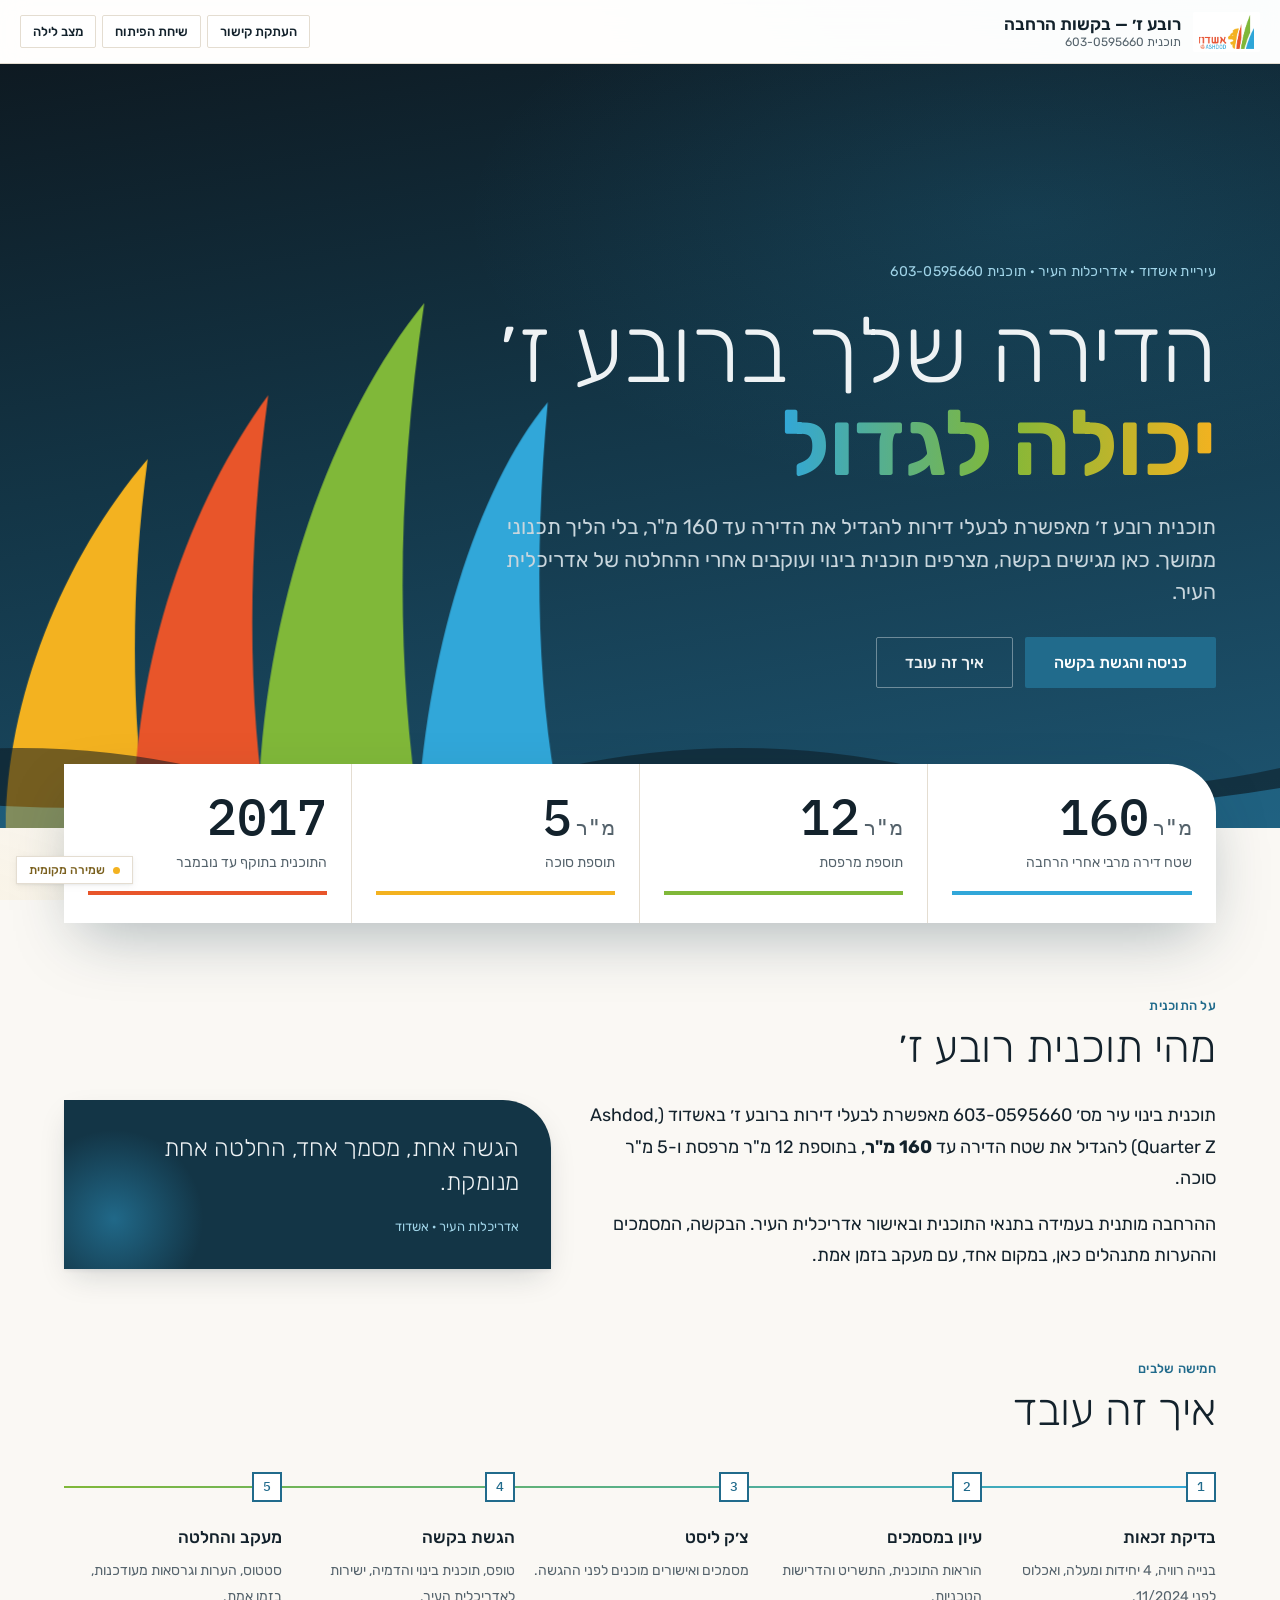
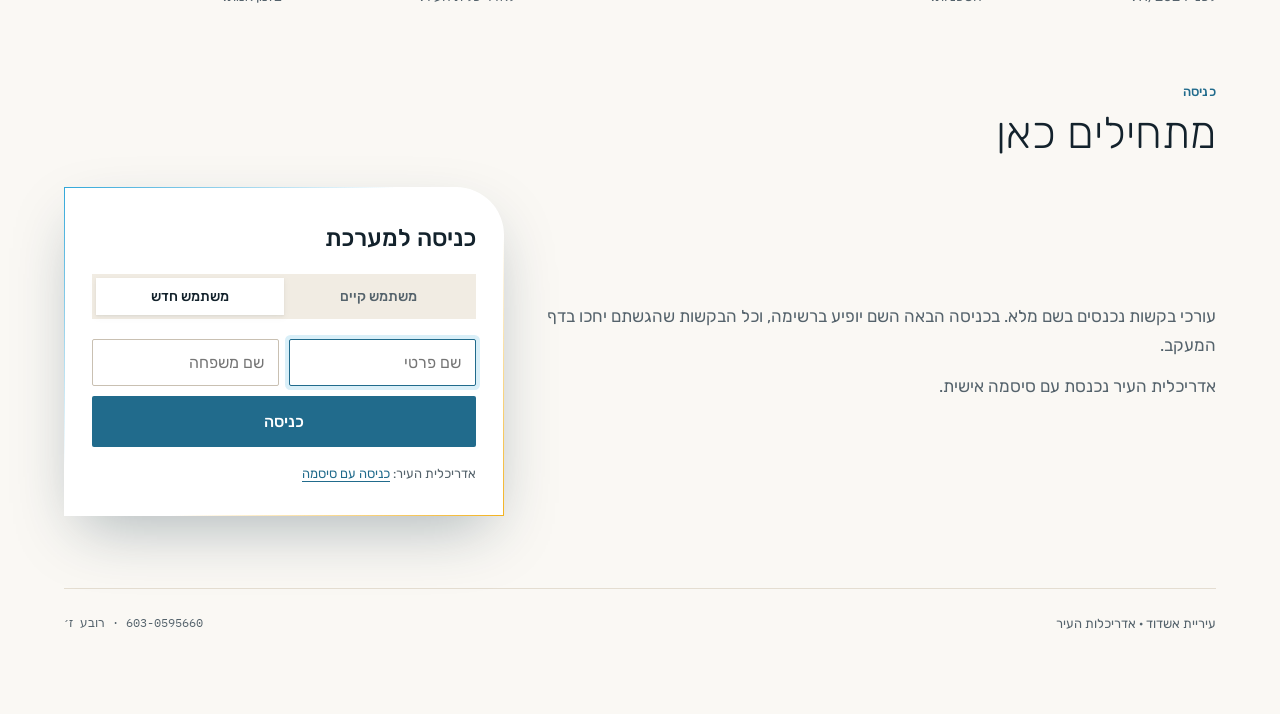
==== index.html @ 6dcb6c9e "Move ROVAZ data to shared ASHDODMAP project and redesign the app - Data now lives in ASHDODMAP under" ====
<!DOCTYPE html>
<html lang="he" dir="rtl">
<head>
<meta charset="UTF-8">
<meta name="viewport" content="width=device-width, initial-scale=1.0, viewport-fit=cover">
<title>רובע ז׳ — בקשות הרחבה | עיריית אשדוד</title>
<meta name="description" content="הגשה ומעקב של בקשות הרחבת דירות לפי תוכנית רובע ז׳ 603-0595660, עיריית אשדוד">
<meta name="theme-color" content="#133546">
<link rel="manifest" href="manifest.webmanifest">
<link rel="icon" href="icons/icon.svg" type="image/svg+xml">
<link rel="apple-touch-icon" href="icons/icon-180.png">
<link rel="preconnect" href="https://fonts.googleapis.com">
<link rel="preconnect" href="https://fonts.gstatic.com" crossorigin>
<link rel="stylesheet" href="https://fonts.googleapis.com/css2?family=Rubik:wght@300;400;500;600&family=IBM+Plex+Mono:wght@400;500&display=swap">
<link rel="stylesheet" href="https://cdnjs.cloudflare.com/ajax/libs/leaflet/1.9.4/leaflet.min.css">
<link rel="stylesheet" href="css/app.css">
<script src="https://cdnjs.cloudflare.com/ajax/libs/leaflet/1.9.4/leaflet.min.js"></script>
<script src="https://cdn.jsdelivr.net/npm/@supabase/supabase-js@2.45.4/dist/umd/supabase.js"></script>
</head>
<body>
<!-- TOP BAR: fixed on every screen -->
<header class="topbar" id="topbar">
  <a class="brand" href="./" onclick="return goHome(event)" aria-label="רובע ז׳ — דף הבית">
    <img class="brand-logo" src="assets/logo-ashdod.png" alt="עיריית אשדוד">
    <span class="brand-text">
      <span class="brand-name">רובע ז׳ — בקשות הרחבה</span>
      <span class="brand-sub">תוכנית 603-0595660</span>
    </span>
  </a>
  <nav class="topbar-actions" aria-label="פעולות">
    <span id="submitterGreeting" class="tb-user" style="display:none;"></span>
    <button type="button" class="tb-btn tb-wide" onclick="copyCurrentLink()">העתקת קישור</button>
    <a class="tb-btn tb-wide" id="devChatBtn" href="https://claude.ai/code/session_01YLMAnpwe58unooFbQSBMP5" target="_blank" rel="noopener">שיחת הפיתוח</a>
    <button type="button" class="tb-btn tb-wide hidden" id="installBtn" onclick="installApp()">התקנת האפליקציה</button>
    <button type="button" class="tb-btn tb-wide" id="themeBtn" onclick="toggleTheme()">מצב לילה</button>
    <button type="button" id="submitterLogoutBtn" class="tb-btn hidden" onclick="goBackToLanding()">יציאה</button>
    <button type="button" id="logoutBtn" class="tb-btn hidden" onclick="logoutReviewer()">יציאה</button>
    <button type="button" class="tb-btn tb-more" id="moreBtn" onclick="toggleTopMenu(event)" aria-haspopup="true">תפריט</button>
  </nav>
</header>
<div id="topMenu" class="tb-menu hidden" role="menu">
  <button type="button" class="tb-btn" onclick="copyCurrentLink();toggleTopMenu()">העתקת קישור</button>
  <a class="tb-btn" href="https://claude.ai/code/session_01YLMAnpwe58unooFbQSBMP5" target="_blank" rel="noopener">שיחת הפיתוח</a>
  <button type="button" class="tb-btn hidden" id="installBtnMenu" onclick="installApp();toggleTopMenu()">התקנת האפליקציה</button>
  <button type="button" class="tb-btn" onclick="toggleTheme();toggleTopMenu()">החלפת מצב תצוגה</button>
</div>

<div id="landingScreen">
  <section class="hero">
    <div class="hero-grain"></div>
    <div class="hero-sails" aria-hidden="true">
      <svg viewBox="0 0 520 420" preserveAspectRatio="xMinYMax meet">
        <path class="sail s1" d="M40 420 C40 330 80 230 140 160 C128 250 128 340 140 420 Z" fill="#F3B220" opacity=".9"/>
        <path class="sail s2" d="M130 420 C130 300 170 190 225 115 C210 225 210 330 225 420 Z" fill="#E8552A" opacity=".9"/>
        <path class="sail s3" d="M218 420 C218 270 270 130 335 50 C315 185 315 310 333 420 Z" fill="#80B839" opacity=".9"/>
        <path class="sail s4" d="M330 420 C335 300 372 180 422 120 C412 230 414 335 434 420 Z" fill="#31A7D9" opacity=".9"/>
      </svg>
    </div>
    <svg class="hero-waves" viewBox="0 0 2880 120" preserveAspectRatio="none" aria-hidden="true">
      <path d="M0 60 Q180 20 360 60 T720 60 T1080 60 T1440 60 T1800 60 T2160 60 T2520 60 T2880 60 V120 H0Z" fill="#0E1A22"/>
      <path d="M0 80 Q240 40 480 80 T960 80 T1440 80 T1920 80 T2400 80 T2880 80 V120 H0Z" fill="#31A7D9"/>
    </svg>
    <div class="hero-inner">
      <div class="hero-kicker reveal-up">עיריית אשדוד · אדריכלות העיר · תוכנית 603-0595660</div>
      <h1 class="hero-title reveal-up d1">הדירה שלך ברובע ז׳ <strong>יכולה לגדול</strong></h1>
      <p class="hero-lead reveal-up d2">תוכנית רובע ז׳ מאפשרת לבעלי דירות להגדיל את הדירה עד 160 מ"ר, בלי הליך תכנוני ממושך. כאן מגישים בקשה, מצרפים תוכנית בינוי ועוקבים אחרי ההחלטה של אדריכלית העיר.</p>
      <div class="hero-cta reveal-up d3">
        <a class="btn btn-primary btn-lg" href="#login" onclick="scrollToLogin(event)">כניסה והגשת בקשה</a>
        <a class="btn btn-ghost-light btn-lg" href="#how" onclick="scrollToId(event,'how')">איך זה עובד</a>
      </div>
    </div>
  </section>

  <div class="landing-body">
    <div class="figures sr" id="figures">
      <div class="fig"><div class="fig-value"><span class="count" data-to="160">0</span><small>מ"ר</small></div><div class="fig-label">שטח דירה מרבי אחרי הרחבה</div><div class="fig-bar"><i style="background:var(--sea-500)"></i></div></div>
      <div class="fig"><div class="fig-value"><span class="count" data-to="12">0</span><small>מ"ר</small></div><div class="fig-label">תוספת מרפסת</div><div class="fig-bar"><i style="background:var(--nahal-500)"></i></div></div>
      <div class="fig"><div class="fig-value"><span class="count" data-to="5">0</span><small>מ"ר</small></div><div class="fig-label">תוספת סוכה</div><div class="fig-bar"><i style="background:var(--dune-500)"></i></div></div>
      <div class="fig"><div class="fig-value"><span class="count" data-to="2034">0</span></div><div class="fig-label">התוכנית בתוקף עד נובמבר</div><div class="fig-bar"><i style="background:var(--port-500)"></i></div></div>
    </div>

    <div class="section-head sr"><span class="section-kicker">על התוכנית</span><h2 class="section-title">מהי תוכנית רובע ז׳</h2></div>
    <div class="about-grid">
      <div class="about-text sr">
        <p>תוכנית בינוי עיר מס׳ 603-0595660 מאפשרת לבעלי דירות ברובע ז׳ באשדוד (Ashdod, Quarter Z) להגדיל את שטח הדירה עד <strong>160 מ"ר</strong>, בתוספת 12 מ"ר מרפסת ו-5 מ"ר סוכה.</p>
        <p>ההרחבה מותנית בעמידה בתנאי התוכנית ובאישור אדריכלית העיר. הבקשה, המסמכים וההערות מתנהלים כאן, במקום אחד, עם מעקב בזמן אמת.</p>
      </div>
      <div class="about-quote sr">
        <div class="q">הגשה אחת, מסמך אחד, החלטה אחת מנומקת.</div>
        <div class="src">אדריכלות העיר · אשדוד</div>
      </div>
    </div>

    <div class="section-head sr" id="how"><span class="section-kicker">חמישה שלבים</span><h2 class="section-title">איך זה עובד</h2></div>
    <div class="timeline sr" id="timeline">
      <div class="tl-step"><div class="tl-dot">1</div><strong>בדיקת זכאות</strong><span>בנייה רוויה, 4 יחידות ומעלה, ואכלוס לפני 11/2024.</span></div>
      <div class="tl-step"><div class="tl-dot">2</div><strong>עיון במסמכים</strong><span>הוראות התוכנית, התשריט והדרישות הטכניות.</span></div>
      <div class="tl-step"><div class="tl-dot">3</div><strong>צ׳ק ליסט</strong><span>מסמכים ואישורים מוכנים לפני ההגשה.</span></div>
      <div class="tl-step"><div class="tl-dot">4</div><strong>הגשת בקשה</strong><span>טופס, תוכנית בינוי והדמיה, ישירות לאדריכלית העיר.</span></div>
      <div class="tl-step"><div class="tl-dot">5</div><strong>מעקב והחלטה</strong><span>סטטוס, הערות וגרסאות מעודכנות, בזמן אמת.</span></div>
    </div>

    <div class="section-head sr" id="login"><span class="section-kicker">כניסה</span><h2 class="section-title">מתחילים כאן</h2></div>
    <div class="login-wrap">
      <div class="login-side sr">
        <p>עורכי בקשות נכנסים בשם מלא. בכניסה הבאה השם יופיע ברשימה, וכל הבקשות שהגשתם יחכו בדף המעקב.</p>
        <p style="margin-top:12px;">אדריכלית העיר נכנסת עם סיסמה אישית.</p>
      </div>
      <div class="landing-login-card sr">
        <h2>כניסה למערכת</h2>
        <div class="seg" id="loginSeg">
          <span class="seg-thumb"></span>
          <button type="button" id="tabExisting" class="on" onclick="showLoginTab('existing')">משתמש קיים</button>
          <button type="button" id="tabNew" onclick="showLoginTab('new')">משתמש חדש</button>
        </div>
        <div id="loginExisting">
          <select id="existingNameSelect" class="field" style="margin-bottom:10px;" aria-label="בחירת שם">
            <option value="">בחרו שם</option>
          </select>
          <p id="landingErrorExisting" class="err-text">נא לבחור שם מהרשימה</p>
          <button type="button" class="btn btn-primary btn-lg btn-block" onclick="landingEnterExisting()">כניסה</button>
        </div>
        <div id="loginNew" style="display:none;">
          <div class="field-row">
            <input type="text" id="landingFirstName" class="field" placeholder="שם פרטי" autocomplete="given-name"
                   onkeydown="if(event.key==='Enter') document.getElementById('landingLastName').focus()">
            <input type="text" id="landingLastName" class="field" placeholder="שם משפחה" autocomplete="family-name"
                   onkeydown="if(event.key==='Enter') landingEnter()">
          </div>
          <p id="landingError" class="err-text">נא למלא שם פרטי ושם משפחה</p>
          <button type="button" class="btn btn-primary btn-lg btn-block" onclick="landingEnter()">כניסה</button>
        </div>
        <p class="login-hint">אדריכלית העיר: <button type="button" class="link-btn" onclick="switchRole('reviewer')">כניסה עם סיסמה</button></p>
        <datalist id="firstNameList"></datalist>
        <datalist id="lastNameList"></datalist>
      </div>
    </div>

    <div class="landing-footer">
      <span>עיריית אשדוד · אדריכלות העיר</span>
      <span class="mono">603-0595660 · רובע ז׳</span>
    </div>
  </div>
</div>

<div id="appShell" style="display:none;">
<div class="container">

<section class="app-hero">
  <svg class="mini-sails" viewBox="0 0 520 420" preserveAspectRatio="xMinYMax meet" aria-hidden="true">
    <path class="sail s1" d="M40 420 C40 330 80 230 140 160 C128 250 128 340 140 420 Z" fill="#F3B220"/>
    <path class="sail s2" d="M130 420 C130 300 170 190 225 115 C210 225 210 330 225 420 Z" fill="#E8552A"/>
    <path class="sail s3" d="M218 420 C218 270 270 130 335 50 C315 185 315 310 333 420 Z" fill="#80B839"/>
    <path class="sail s4" d="M330 420 C335 300 372 180 422 120 C412 230 414 335 434 420 Z" fill="#31A7D9"/>
  </svg>
  <div class="hero-row">
    <div>
      <h1 data-edit-key="headerTitle">מערכת ניהול בקשות — תוכנית רובע ז׳</h1>
      <p data-edit-key="headerSubtitle">עיריית אשדוד | תוכנית 603-0595660 | תוספת שטחי בנייה לדירות קיימות</p>
    </div>
  </div>
</section>

<!-- ROLE SWITCH (reviewer only) -->
<div id="roleSwitchBar" style="display:none;">
  <div class="role-switch">
    <label>תפקיד:</label>
    <button id="roleSubmitter" onclick="switchRole('submitter')">עורך בקשה</button>
    <button id="roleReviewer" class="active" onclick="switchRole('reviewer')">אדריכלית העיר</button>
  </div>
</div>

<!-- NAVIGATION -->
<div class="nav-tabs" id="navTabs"></div>

<!-- EDITOR TOOLBAR (reviewer only, floating) -->
<div id="editorToolbar" class="editor-toolbar-bar hidden">
  <strong style="font-size:13px;">עריכת תוכן:</strong>
  <button class="btn btn-light btn-sm" id="toggleEditBtn" onclick="toggleReviewerEdit()">הפעל עריכה</button>
  <button class="btn btn-success btn-sm hidden" id="saveEditsBtn" onclick="savePageEdits()">שמור שינויים</button>
  <button class="btn btn-danger btn-sm hidden" id="cancelEditsBtn" onclick="cancelPageEdits()">בטל</button>
  <span id="editModeHint" style="font-size:12px;">טקסטים ורשימות ניתנים לעריכה ישירות בדף.</span>
</div>

<!-- PAGES -->
<div id="pagesContainer">

  <!-- ===== HOME ===== -->
  <div id="home" class="page">
    <div class="card">
      <h2 data-edit-key="homeTitle">מה עושים כאן</h2>
      <div id="homeKpis"></div>
      <div class="home-grid stagger" id="homeTiles"></div>
    </div>
  </div>

  <!-- ===== DOCUMENTS (first) ===== -->
  <div id="submitterDocuments" class="page">
    <div class="card">
      <h2>מסמכי התוכנית</h2>

      <div class="docs-toolbar reviewer-only">
        <button class="btn btn-primary btn-sm" onclick="showAddLinkForm()">הוספת קישור</button>
        <button class="btn btn-primary btn-sm" onclick="document.getElementById('docFileInput').click()">העלאת מסמך</button>
        <input type="file" id="docFileInput" accept="*/*" multiple style="display:none" onchange="handleDocFileUpload(this.files)">
      </div>

      <!-- Add link form (hidden by default) -->
      <div id="addLinkForm" class="add-link-form hidden">
        <div class="form-group" style="margin-bottom:8px;">
          <label>כותרת הקישור</label>
          <input type="text" id="newLinkTitle" placeholder="למשל: תשריט התוכנית">
        </div>
        <div class="form-group" style="margin-bottom:10px;">
          <label>כתובת URL</label>
          <input type="url" id="newLinkUrl" placeholder="https://...">
        </div>
        <div style="display:flex;gap:8px;">
          <button class="btn btn-success btn-sm" onclick="saveNewLink()">שמור קישור</button>
          <button class="btn btn-light btn-sm" onclick="hideAddLinkForm()">ביטול</button>
        </div>
      </div>

      <!-- Links -->
      <div class="docs-section">
        <h3>קישורים</h3>
        <div id="docLinksList"></div>
      </div>

      <!-- Files -->
      <div class="docs-section">
        <h3>קבצים מצורפים</h3>
        <div id="docFilesList"></div>
      </div>

      <!-- Notes -->
      <div class="docs-section">
        <h3>הערות</h3>
        <div id="docNotesList"></div>
        <div style="margin-top:10px;" class="reviewer-only">
          <textarea id="docNewNoteText" style="width:100%;min-height:80px;padding:12px;border:1px solid var(--line);font-family:inherit;font-size:15px;direction:rtl;" placeholder="הוסף הערה..."></textarea>
          <button class="btn btn-primary btn-sm" style="margin-top:6px;" onclick="saveDocNote()">שמור הערה</button>
        </div>
      </div>
      <div style="margin-top:20px;display:flex;gap:10px;flex-wrap:wrap;">
        <button class="btn btn-light" onclick="goToPage('submitterInstructions')">חזרה להנחיות</button>
        <button class="btn btn-primary" onclick="goToPage('submitterChecklist')">המשך לצ׳ק ליסט</button>
      </div>
    </div>
  </div>

  <!-- ===== INSTRUCTIONS ===== -->
  <div id="submitterInstructions" class="page">
    <div class="card">
      <h2 data-edit-key="instructionsTitle">הנחיות הגשת בקשה</h2>
      <div class="alert alert-info"><strong>חשוב:</strong> כל הבקשות להרחבת דירה ברובע ז׳ חייבות לעמוד בתנאים המפורטים בהוראות התוכנית.</div>
      <div data-edit-key="submissionInstructions">
        <h3 data-edit-key="submissionInstructionsTitle">שלבי הגשה:</h3>
        <ol data-edit-list id="instructionsList" style="margin-right:20px;margin-bottom:14px;">
          <li data-edit-key="instruction1" style="margin-bottom:6px;"><strong>בדקו זכאות:</strong> בנייה רוויה (4+ יחידות)? אישור אכלוס לפני 11/2024?</li>
          <li data-edit-key="instruction2" style="margin-bottom:6px;"><strong>מדדו זכויות:</strong> מקסימום 160 מ"ר + 12 מ"ר מרפסת + 5 מ"ר סוכה.</li>
          <li data-edit-key="instruction3" style="margin-bottom:6px;"><strong>תכננו הרחבה:</strong> עיצוב, קווי בניין, חומרי גמר.</li>
          <li data-edit-key="instruction4" style="margin-bottom:6px;"><strong>הכינו תוכנית בינוי:</strong> מפת מדידה מעודכנת, גישה, חניה, פיתוח שטח.</li>
          <li data-edit-key="instruction5" style="margin-bottom:6px;"><strong>הגישו בקשה:</strong> עם כל המסמכים הנדרשים.</li>
        </ol>
        <div class="alert alert-warning" data-edit-key="criticalHint"><strong>קווי בניין:</strong> 3 מ׳ לבנייה עד 4 קומות, 4 מ׳ מעל (לשכנים). חזית — 0 מ׳. שימו לב לעצים בוגרים.</div>
        <h3>דרישות עיקריות:</h3>
        <ul data-edit-list id="requirementsList" style="margin-right:20px;margin-bottom:14px;">
          <li data-edit-key="req1" style="margin-bottom:5px;"><strong>תוכנית בינוי:</strong> אדריכלית, הנדסית, פיתוח שטח, גימור חזיתות</li>
          <li data-edit-key="req2" style="margin-bottom:5px;"><strong>אישורים:</strong> עיר, מט"ש, איגוד ערים, פקיד יערות</li>
          <li data-edit-key="req3" style="margin-bottom:5px;"><strong>תוקף:</strong> 10 שנים ממועד אישור (עד 11/2034)</li>
        </ul>
      </div>
      <div style="margin-top:24px;background:var(--light-bg);border-radius:8px;padding:18px 20px;">
        <h3 style="margin-bottom:12px;font-size:15px;">מדריך השימוש במערכת</h3>
        <div style="display:grid;gap:10px;">
          <div style="display:flex;align-items:flex-start;gap:12px;padding:10px 14px;background:white;border-radius:6px;border-right:3px solid var(--accent);">
            <span style="font-weight:700;color:var(--accent);font-size:16px;min-width:24px;">1</span>
            <div><strong>הנחיות</strong> (דף זה) — קראו את תנאי הזכאות, דרישות התוכנית וקווי הבניין לפני שמתחילים.</div>
          </div>
          <div style="display:flex;align-items:flex-start;gap:12px;padding:10px 14px;background:white;border-radius:6px;border-right:3px solid var(--accent);">
            <span style="font-weight:700;color:var(--accent);font-size:16px;min-width:24px;">2</span>
            <div><strong>מסמכי התוכנית</strong> — עיינו בתשריטים, בהוראות ובקישורים הרשמיים שמעלה אדריכלית העיר.</div>
          </div>
          <div style="display:flex;align-items:flex-start;gap:12px;padding:10px 14px;background:white;border-radius:6px;border-right:3px solid var(--accent);">
            <span style="font-weight:700;color:var(--accent);font-size:16px;min-width:24px;">3</span>
            <div><strong>צ׳ק ליסט</strong> — סמנו כל מסמך ואישור שמוכן. פריטים חסרים יסומנו לאדריכלית בסיכום הבקשה.</div>
          </div>
          <div style="display:flex;align-items:flex-start;gap:12px;padding:10px 14px;background:white;border-radius:6px;border-right:3px solid var(--accent);">
            <span style="font-weight:700;color:var(--accent);font-size:16px;min-width:24px;">4</span>
            <div><strong>טופס הגשה</strong> — מלאו פרטים, צרפו תוכנית בינוי והדמייה, ושלחו לאדריכלית העיר.</div>
          </div>
          <div style="display:flex;align-items:flex-start;gap:12px;padding:10px 14px;background:white;border-radius:6px;border-right:3px solid var(--accent);">
            <span style="font-weight:700;color:var(--accent);font-size:16px;min-width:24px;">5</span>
            <div><strong>מעקב בקשה</strong> — ראו את סטטוס הבקשה, הערות אדריכלית העיר, ואפשרות לערוך ולשלוח גרסה מעודכנת.</div>
          </div>
        </div>
      </div>
      <div style="margin-top:20px;text-align:center;">
        <button class="btn btn-primary" onclick="goToPage('submitterDocuments')">המשך למסמכי התוכנית</button>
      </div>
    </div>
  </div>

  <!-- ===== FORM ===== -->
  <div id="submitterForm" class="page">
    <div class="card">
      <h2 data-edit-key="formTitle">טופס הגשת בקשה</h2>

      <div id="editingBanner" class="editing-form-banner hidden">
                <span id="editingBannerText">עריכת בקשה קיימת — ההגשה תיצור גרסה חדשה</span>
        <button class="btn btn-light btn-sm" style="margin-right:auto;" onclick="cancelEditing()">ביטול עריכה</button>
      </div>

      <div class="form-group">
        <label>שם עורך/ת הבקשה</label>
        <input type="text" id="submitterName" placeholder="שם מלא + תפקיד">
      </div>

      <div class="form-group">
        <label>שם המבקש/ת</label>
        <input type="text" id="applicantName" placeholder="שם בעל/ת הדירה">
      </div>

      <div class="form-row">
        <div class="form-group">
          <label>דוא"ל</label>
          <input type="email" id="submitterEmail" placeholder="email@example.com">
        </div>
        <div class="form-group">
          <label>טלפון</label>
          <input type="tel" id="submitterPhone" placeholder="05X-XXXXXXX">
        </div>
      </div>

      <div class="form-row">
        <div class="form-group">
          <label>רחוב</label>
          <input type="text" id="propertyStreet" placeholder="שם הרחוב">
        </div>
        <div class="form-group">
          <label>מספר בניין</label>
          <input type="text" id="propertyBuildingNumber" placeholder="מספר">
        </div>
      </div>

      <div class="form-row">
        <div class="form-group">
          <label>גוש</label>
          <input type="text" id="gushNumber" placeholder="מספר גוש">
        </div>
        <div class="form-group">
          <label>חלקה</label>
          <input type="text" id="helkaNumber" placeholder="מספר חלקה">
        </div>
      </div>

      <div class="form-group">
        <label>תיאור הבקשה</label>
        <textarea id="expansionDescription" placeholder="תוספת בנייה, סוג התוספת, קומה, דירה, שטח מבוקש..."></textarea>
      </div>

      <div class="form-group">
        <label>תוכנית בינוי</label>
        <div class="upload-zone" id="planUpload" onclick="triggerUpload('planInput', event)">
          <div class="zone-prompt">
            <p>גררו קובץ או לחצו להעלאה</p>
            <small>תמונה, PDF, DWG, Word, Excel ועוד</small>
          </div>
          <div class="zone-content" id="planContent" style="display:none;"></div>
          <input type="file" id="planInput" accept="*/*" style="display:none" onchange="handleAttachmentSelect(this.files[0],'plan')">
        </div>
      </div>

      <div class="form-group">
        <label>הדמייה עיצובית</label>
        <div class="upload-zone" id="visualizationUpload" onclick="triggerUpload('visualizationInput', event)">
          <div class="zone-prompt">
            <p>גררו קובץ או לחצו להעלאה</p>
            <small>תמונה, PDF, DWG ועוד</small>
          </div>
          <div class="zone-content" id="visualizationContent" style="display:none;"></div>
          <input type="file" id="visualizationInput" accept="*/*" style="display:none" onchange="handleAttachmentSelect(this.files[0],'visualization')">
        </div>
      </div>

      <div class="form-group">
        <label>הערות נוספות</label>
        <textarea id="additionalNotes" placeholder="כל מידע חשוב"></textarea>
      </div>

      <div style="display:flex;gap:10px;margin-top:18px;flex-wrap:wrap;">
        <button class="btn btn-light" onclick="goToPage('submitterChecklist')">חזרה לצ׳ק ליסט</button>
        <button class="btn btn-primary" onclick="submitRequest()">שליחת הבקשה</button>
      </div>
    </div>
  </div>

  <!-- ===== CHECKLIST ===== -->
  <div id="submitterChecklist" class="page">
    <div class="card">
      <h2>צ׳ק ליסט — בדיקת עמידה בדרישות</h2>
      <div class="alert alert-info">סמנו את הפריטים שמולאו. ניתן להמשיך גם אם לא הכל מולא — פריטים חסרים יתועדו בסיכום.</div>

      <h3 data-edit-key="basicRequirementsTitle">דרישות בסיסיות</h3>
      <ul class="checklist" id="basicChecklist" data-edit-list>
        <li class="checklist-item" data-check-id="check1">
          <div class="item-row"><input type="checkbox" id="check1"><label for="check1">הדירה בבנייה רוויה (4+ יחידות, לפחות 2 קומות)</label></div>
          <input type="text" class="checklist-note-input" data-note-for="check1" placeholder="הערה...">
        </li>
        <li class="checklist-item" data-check-id="check2">
          <div class="item-row"><input type="checkbox" id="check2"><label for="check2">הדירה קיבלה אישור אכלוס לפני 05/11/2024</label></div>
          <input type="text" class="checklist-note-input" data-note-for="check2" placeholder="הערה...">
        </li>
        <li class="checklist-item" data-check-id="check3">
          <div class="item-row"><input type="checkbox" id="check3"><label for="check3">השטח המבוקש לא עולה על 160 מ"ר (+ 12 מרפסת + 5 סוכה)</label></div>
          <input type="text" class="checklist-note-input" data-note-for="check3" placeholder="הערה...">
        </li>
      </ul>

      <h3 data-edit-key="documentRequirementsTitle">מסמכים נדרשים</h3>
      <ul class="checklist" id="documentChecklist" data-edit-list>
        <li class="checklist-item" data-check-id="check4">
          <div class="item-row"><input type="checkbox" id="check4"><label for="check4">תוכנית בינוי (אדריכלית, הנדסית, פיתוח)</label></div>
          <input type="text" class="checklist-note-input" data-note-for="check4" placeholder="הערה...">
        </li>
        <li class="checklist-item" data-check-id="check5">
          <div class="item-row"><input type="checkbox" id="check5"><label for="check5">מפת מדידה מעודכנת של הנכס</label></div>
          <input type="text" class="checklist-note-input" data-note-for="check5" placeholder="הערה...">
        </li>
        <li class="checklist-item" data-check-id="check6">
          <div class="item-row"><input type="checkbox" id="check6"><label for="check6">חומרי גמר וצבע חזית</label></div>
          <input type="text" class="checklist-note-input" data-note-for="check6" placeholder="הערה...">
        </li>
        <li class="checklist-item" data-check-id="check7">
          <div class="item-row"><input type="checkbox" id="check7"><label for="check7">דרכי גישה וחניה (אם מושפע)</label></div>
          <input type="text" class="checklist-note-input" data-note-for="check7" placeholder="הערה...">
        </li>
        <li class="checklist-item" data-check-id="check8">
          <div class="item-row"><input type="checkbox" id="check8"><label for="check8">הערכת השפעה על עצים בוגרים (אם קיימים)</label></div>
          <input type="text" class="checklist-note-input" data-note-for="check8" placeholder="הערה...">
        </li>
      </ul>

      <h3 data-edit-key="approvalsTitle">אישורים נדרשים</h3>
      <ul class="checklist" id="approvalsChecklist" data-edit-list>
        <li class="checklist-item" data-check-id="check9">
          <div class="item-row"><input type="checkbox" id="check9"><label for="check9">אישור מט"ש אשדוד (יכולת ביוב)</label></div>
          <input type="text" class="checklist-note-input" data-note-for="check9" placeholder="הערה...">
        </li>
        <li class="checklist-item" data-check-id="check10">
          <div class="item-row"><input type="checkbox" id="check10"><label for="check10">אישור איגוד ערים לאיכות הסביבה</label></div>
          <input type="text" class="checklist-note-input" data-note-for="check10" placeholder="הערה...">
        </li>
        <li class="checklist-item" data-check-id="check11">
          <div class="item-row"><input type="checkbox" id="check11"><label for="check11">אישור פקיד יערות (אם יש עצים בוגרים)</label></div>
          <input type="text" class="checklist-note-input" data-note-for="check11" placeholder="הערה...">
        </li>
      </ul>

      <div style="margin-top:16px;">
        <div class="progress-bar"><div class="progress-bar-fill" id="progressFill" style="width:0%"></div></div>
        <p id="progressText" style="font-size:12px;color:var(--text-light);">0 / 11 פריטים</p>
      </div>

      <div style="margin-top:16px;display:flex;gap:10px;flex-wrap:wrap;">
        <button class="btn btn-light" onclick="goToPage('submitterDocuments')">חזרה למסמכים</button>
        <button class="btn btn-primary" onclick="goToPage('submitterForm')">המשך לטופס ההגשה</button>
      </div>
    </div>
  </div>

  <!-- ===== TRACKER ===== -->
  <div id="submitterTracker" class="page">
    <div class="card">
      <h2>מעקב אחר הבקשה שלך</h2>
      <div id="submissionSuccess" class="success-banner hidden"></div>
      <!-- Phone identification gate (shown if not logged in) -->
      <div id="phoneGate" class="hidden">
        <div style="text-align:center;padding:30px 20px;">
          <p style="font-size:16px;margin-bottom:16px;">כדי לראות את הבקשות שלך, יש להיכנס בשם מלא.</p>
          <button class="btn btn-primary" onclick="goBackToLanding();scrollToLogin()">כניסה בשם מלא</button>
        </div>
      </div>
      <div id="trackerContent">
        <p style="color:var(--text-light);text-align:center;padding:20px 0;">אין בקשות פעילות עדיין.</p>
      </div>
    </div>
  </div>

  <!-- ===== REVIEWER DASHBOARD ===== -->
  <div id="reviewerDashboard" class="page">
    <div class="card">
      <h2 data-edit-key="reviewerDashboardTitle">רשימת כל הבקשות</h2>
      <div style="display:flex;gap:8px;margin-bottom:14px;flex-wrap:wrap;">
        <input type="text" id="searchInput" placeholder="חיפוש לפי כתובת או שם עורך" style="flex:1;min-width:180px;padding:8px 11px;border:1px solid var(--border);border-radius:4px;font-size:13px;">
        <select id="filterStatus" onchange="filterRequests()" style="padding:8px 11px;border:1px solid var(--border);border-radius:4px;font-size:13px;">
          <option value="">כל הסטטוסים</option>
          <option value="pending">ממתינה</option>
          <option value="approved">אושרה</option>
          <option value="rejected">דחויה</option>
        </select>
        <button id="toggleVersionsBtn" class="btn btn-light btn-sm" onclick="toggleVersionsView()">הצג גרסאות קודמות</button>
      </div>
      <div class="table-wrapper">
        <table id="requestsTable">
          <thead>
            <tr>
              <th class="sortable" data-sort-key="number" onclick="setTableSort('number')">#</th>
              <th class="sortable" data-sort-key="address" onclick="setTableSort('address')">כתובת</th>
              <th class="sortable" data-sort-key="submitterName" onclick="setTableSort('submitterName')">עורך בקשה</th>
              <th class="sortable" data-sort-key="applicantName" onclick="setTableSort('applicantName')">מבקש</th>
              <th class="sortable" data-sort-key="status" onclick="setTableSort('status')">סטטוס</th>
              <th class="sortable" data-sort-key="createdAt" onclick="setTableSort('createdAt')">תאריך</th>
              <th>פעולות</th>
            </tr>
          </thead>
          <tbody id="requestsBody">
            <tr><td colspan="7" style="text-align:center;color:var(--text-light);padding:24px;">אין בקשות עדיין</td></tr>
          </tbody>
        </table>
      </div>
      <div class="editor-panel">
        <h3 style="margin-top:0;">עורכי בקשות</h3>
        <div id="requestEditorsList" class="editor-list">
          <div style="color:var(--text-light);font-size:13px;">אין עורכים עדיין.</div>
        </div>
      </div>
    </div>
  </div>

  <!-- ===== MAP ===== -->
  <div id="reviewerMap" class="page">
    <div class="card">
      <h2 data-edit-key="reviewerMapTitle">מפת בקשות — אשדוד, רובע ז׳</h2>
      <p style="font-size:12px;color:var(--text-light);margin-bottom:12px;" data-edit-key="reviewerMapNote">לחצו על סימן למידע על הבקשה. ירוק=אושר, כתום=ממתין, אדום=נדחה.</p>
      <div id="map"></div>
    </div>
  </div>

  <!-- ===== REVIEWER DETAIL PAGE ===== -->
  <div id="reviewerRequestDetail" class="page">
    <div class="card">
      <div style="display:flex;align-items:center;gap:12px;margin-bottom:16px;">
        <button class="btn btn-light btn-sm" onclick="goToPage('reviewerDashboard')">רשימת בקשות</button>
        <h2 style="margin:0;border:none;padding:0;" id="detailPageTitle">פרטי בקשה</h2>
      </div>
      <div id="detailPageContent"></div>
    </div>
  </div>

</div><!-- /pagesContainer -->

<footer>
  <p>עיריית אשדוד | מערכת ניהול בקשות תוכנית רובע ז׳ | 603-0595660</p>
</footer>
</div><!-- /container -->
</div><!-- /appShell -->
<div id="dbStatusBadge" class="db-status local">שמירה מקומית</div>
<div id="toastHost" aria-live="polite"></div>

<!-- LOCATION MODAL -->
<div id="locationModal" class="modal">
  <div class="modal-content">
    <div class="modal-header">
      <h2>אישור מיקום כתובת</h2>
      <button class="modal-close" onclick="closeLocationModal()">סגירה</button>
    </div>
    <div id="locationModalBody" style="padding:4px 0;"></div>
  </div>
</div>

<!-- EMAIL PREVIEW MODAL -->
<div id="emailPreviewModal" class="modal">
  <div class="modal-content" style="max-width:660px;">
    <div class="modal-header">
      <h2>תצוגה מקדימה של מייל</h2>
      <button class="modal-close" onclick="closeEmailPreview()">סגירה</button>
    </div>
    <div style="margin-bottom:10px;font-size:13px;color:var(--text-light);">
      <strong>אל:</strong> <span id="previewEmailTo"></span>
    </div>
    <div style="margin-bottom:10px;font-size:13px;color:var(--text-light);">
      <strong>נושא:</strong> <span id="previewEmailSubject"></span>
    </div>
    <textarea id="previewEmailBody" style="width:100%;min-height:220px;padding:12px;border:1px solid var(--border);border-radius:4px;font-size:13px;font-family:inherit;resize:vertical;"></textarea>
    <div class="modal-actions">
      <button class="btn btn-primary" onclick="sendPreviewedEmail()">שלח מייל</button>
      <button class="btn btn-light" onclick="closeEmailPreview()">ביטול</button>
    </div>
  </div>
</div>

<!-- REVIEWER PASSWORD MODAL -->
<div id="reviewerPasswordModal" class="modal">
  <div class="modal-content" style="max-width:360px;">
    <div class="modal-header">
      <h2>כניסה — אדריכלית העיר</h2>
      <button class="modal-close" onclick="closeReviewerPasswordModal()">סגירה</button>
    </div>
    <!-- First-time setup -->
    <div id="reviewerSetupSection" style="display:none;">
      <p style="font-size:13px;color:var(--text-light);margin-bottom:12px;">בפעם הראשונה — הגדירי סיסמה אישית לכניסה:</p>
      <div class="form-group" style="margin-bottom:8px;">
        <label>סיסמה חדשה</label>
        <input type="password" id="reviewerNewPwd" placeholder="בחרי סיסמה"
               autocomplete="new-password"
               onkeydown="if(event.key==='Enter') document.getElementById('reviewerNewPwd2').focus()"
               style="direction:ltr;letter-spacing:2px;">
      </div>
      <div class="form-group" style="margin-bottom:8px;">
        <label>אימות סיסמה</label>
        <input type="password" id="reviewerNewPwd2" placeholder="הזיני שוב"
               autocomplete="new-password"
               onkeydown="if(event.key==='Enter') setReviewerPassword()"
               style="direction:ltr;letter-spacing:2px;">
      </div>
      <p id="reviewerSetupError" class="err-text"></p>
      <div class="modal-actions">
        <button class="btn btn-primary" onclick="setReviewerPassword()">הגדר סיסמה וכנסי</button>
        <button class="btn btn-light" onclick="closeReviewerPasswordModal()">ביטול</button>
      </div>
    </div>
    <!-- Normal login -->
    <div id="reviewerLoginSection">
      <div class="form-group" style="margin-bottom:8px;">
        <label>סיסמה</label>
        <input type="password" id="reviewerPasswordInput" placeholder="הזיני סיסמה"
               autocomplete="current-password"
               onkeydown="if(event.key==='Enter') verifyReviewerPassword()"
               style="direction:ltr;letter-spacing:2px;">
      </div>
      <p id="reviewerPasswordError" class="err-text">סיסמה שגויה — נסי שוב</p>
      <div class="modal-actions">
        <button class="btn btn-primary" onclick="verifyReviewerPassword()">כניסה</button>
        <button class="btn btn-light" onclick="closeReviewerPasswordModal()">ביטול</button>
      </div>
    </div>
  </div>
</div>

<!-- IMAGE VIEWER -->
<div id="imageViewerModal" class="full-screen-modal" onclick="closeImageViewer(event)">
  <div class="viewer-card" onclick="event.stopPropagation()">
    <button class="viewer-close" onclick="closeImageViewer(event)">סגירה</button>
    <div class="viewer-actions">
      <button onclick="zoomViewer(1.25)">הגדלה</button>
      <button onclick="zoomViewer(0.8)">הקטנה</button>
      <button onclick="resetViewer()">איפוס</button>
    </div>
    <div class="viewer-image-wrapper">
      <img id="viewerImage" class="viewer-image" src="" alt="תצוגה מלאה">
    </div>
  </div>
</div>

<script src="js/app.js"></script>
<script src="js/shell.js"></script>
</body>
</html>
---- css/app.css ----
/* ROVAZ — Ashdod municipality design system + motion layer */
*{margin:0;padding:0;box-sizing:border-box;}
:root{
  --paper:#FAF8F4; --raised:#FFFFFF; --sand:#F1ECE3; --line:#C9C0B2; --line-soft:#E4DDD1;
  --ink:#13222C; --ink-muted:#55636C;
  --sea-100:#DEEDF0; --sea-300:#A0D4E8; --sea-500:#31A7D9; --sea-700:#216B8C; --sea-900:#133546;
  --dune-100:#F9EED6; --dune-300:#F7D895; --dune-500:#F3B220; --dune-700:#7A601E;
  --nahal-100:#E9EFDA; --nahal-300:#C3DBA0; --nahal-500:#80B839; --nahal-700:#4A6D2C;
  --estuary-100:#E3EEE5; --estuary-500:#58B089; --estuary-700:#376D5A;
  --port-100:#F7E1D8; --port-300:#F2AF99; --port-500:#E8552A; --port-700:#A64226;
  --sea-ink:#216B8C; --dune-ink:#7A601E; --nahal-ink:#4A6D2C; --port-ink:#A64226; --estuary-ink:#376D5A;
  --on-action:#FFFFFF;
  --font-sans:"Rubik","Assistant",system-ui,sans-serif;
  --font-mono:"IBM Plex Mono",ui-monospace,monospace;
  --radius-sm:2px; --radius-sail:48px;
  --shadow-1:0 1px 2px rgba(19,34,44,.06),0 2px 8px rgba(19,34,44,.05);
  --shadow-2:0 2px 4px rgba(19,34,44,.06),0 12px 32px -8px rgba(19,34,44,.18);
  --shadow-3:0 24px 64px -16px rgba(19,53,70,.35);
  --ease:cubic-bezier(.22,1,.36,1);
  --topbar-h:64px;
  /* legacy aliases used by inline styles in markup/JS */
  --primary:var(--sea-900); --accent:var(--sea-ink); --border:var(--line-soft); --light-bg:var(--sand);
  --text-dark:var(--ink); --text-light:var(--ink-muted);
  --green:var(--nahal-ink); --green-bg:var(--nahal-100); --amber:var(--dune-ink); --amber-bg:var(--dune-100);
  --red:var(--port-ink); --red-bg:var(--port-100);
  color-scheme:light;
}
@media (prefers-color-scheme:dark){
  :root:not([data-theme="light"]){
    --paper:#0E1A22; --raised:#152530; --sand:#1B2C38; --line:#3A5060; --line-soft:#26394A;
    --ink:#EEF2F4; --ink-muted:#A3B1BA;
    --sea-ink:#4EB3DE; --dune-ink:#F3B220; --nahal-ink:#80B839; --port-ink:#F08F72; --estuary-ink:#69B895;
    --on-action:#0E1A22;
    --sea-100:#16313F; --dune-100:#2E2918; --nahal-100:#1E2B19; --port-100:#35211B; --estuary-100:#18302A;
    --shadow-1:0 1px 2px rgba(0,0,0,.3); --shadow-2:0 12px 32px -8px rgba(0,0,0,.55); --shadow-3:0 24px 64px -16px rgba(0,0,0,.7);
    color-scheme:dark;
  }
}
:root[data-theme="dark"]{
  --paper:#0E1A22; --raised:#152530; --sand:#1B2C38; --line:#3A5060; --line-soft:#26394A;
  --ink:#EEF2F4; --ink-muted:#A3B1BA;
  --sea-ink:#4EB3DE; --dune-ink:#F3B220; --nahal-ink:#80B839; --port-ink:#F08F72; --estuary-ink:#69B895;
  --on-action:#0E1A22;
  --sea-100:#16313F; --dune-100:#2E2918; --nahal-100:#1E2B19; --port-100:#35211B; --estuary-100:#18302A;
  --shadow-1:0 1px 2px rgba(0,0,0,.3); --shadow-2:0 12px 32px -8px rgba(0,0,0,.55); --shadow-3:0 24px 64px -16px rgba(0,0,0,.7);
  color-scheme:dark;
}

html{scroll-behavior:smooth;}
body{font-family:var(--font-sans);background:var(--paper);color:var(--ink);font-size:16px;line-height:1.625;-webkit-font-smoothing:antialiased;overflow-x:hidden;}
body::before{content:"";position:fixed;inset:0;pointer-events:none;z-index:-1;
  background:radial-gradient(1200px 600px at 100% -10%,color-mix(in srgb,var(--sea-500) 10%,transparent),transparent 60%),
             radial-gradient(900px 500px at -10% 110%,color-mix(in srgb,var(--dune-500) 9%,transparent),transparent 60%);}
::selection{background:var(--sea-300);color:#13222C;}
a{color:var(--sea-ink);}
:focus-visible{outline:2px solid var(--sea-ink);outline-offset:2px;}
.mono,.num{font-family:var(--font-mono);font-variant-numeric:tabular-nums;}
.hidden{display:none!important;}

/* ===== TOP BAR (fixed on every screen) ===== */
.topbar{position:fixed;top:0;inset-inline:0;height:var(--topbar-h);z-index:1200;display:grid;grid-template-columns:minmax(0,1fr) auto;align-items:center;gap:12px;padding:0 20px;
  background:color-mix(in srgb,var(--raised) 82%,transparent);backdrop-filter:saturate(1.4) blur(14px);-webkit-backdrop-filter:saturate(1.4) blur(14px);
  border-bottom:1px solid var(--line-soft);transition:box-shadow .3s var(--ease);}
.topbar.scrolled{box-shadow:var(--shadow-2);}
.topbar::after{content:"";position:absolute;inset-inline:0;bottom:-1px;height:2px;background:linear-gradient(to left,var(--dune-500),var(--port-500),var(--nahal-500),var(--sea-500));transform-origin:right;transform:scaleX(var(--scroll-progress,0));transition:transform .1s linear;}
.brand{display:flex;align-items:center;gap:12px;min-width:0;text-decoration:none;color:var(--ink);}
.brand-logo{height:40px;width:auto;flex:0 0 auto;background:#fff;padding:3px 6px;border-radius:var(--radius-sm);}
.brand-text{display:flex;flex-direction:column;min-width:0;line-height:1.2;}
.brand-name{font-weight:600;font-size:17px;white-space:nowrap;overflow:hidden;text-overflow:ellipsis;}
.brand-sub{font-size:12px;color:var(--ink-muted);white-space:nowrap;overflow:hidden;text-overflow:ellipsis;}
.topbar-actions{display:flex;align-items:center;gap:6px;min-width:0;flex-wrap:nowrap;}
.tb-btn{font:500 13px/1 var(--font-sans);padding:9px 12px;border:1px solid var(--line-soft);background:var(--raised);color:var(--ink);border-radius:var(--radius-sm);cursor:pointer;white-space:nowrap;text-decoration:none;transition:transform .2s var(--ease),border-color .2s,background .2s;flex:0 0 auto;}
.tb-btn:hover{border-color:var(--sea-ink);transform:translateY(-1px);}
.tb-btn.primary{background:var(--sea-ink);color:var(--on-action);border-color:var(--sea-ink);}
.tb-user{font-size:13px;color:var(--ink-muted);white-space:nowrap;max-width:180px;overflow:hidden;text-overflow:ellipsis;}
.tb-more{display:none;}
.tb-menu{position:fixed;top:calc(var(--topbar-h) + 6px);left:12px;z-index:1250;background:var(--raised);border:1px solid var(--line-soft);box-shadow:var(--shadow-3);padding:8px;display:grid;gap:4px;min-width:200px;border-radius:var(--radius-sm);transform-origin:top left;animation:pop .25s var(--ease);}
.tb-menu .tb-btn{width:100%;text-align:right;}
@keyframes pop{from{opacity:0;transform:scale(.94) translateY(-6px);}to{opacity:1;transform:none;}}

/* ===== TOAST ===== */
#toastHost{position:fixed;bottom:20px;left:50%;transform:translateX(-50%);z-index:3000;display:grid;gap:8px;pointer-events:none;width:min(92vw,420px);}
.toast{background:var(--ink);color:var(--paper);padding:12px 18px;font-size:14px;box-shadow:var(--shadow-3);border-inline-start:4px solid var(--sea-500);animation:toastIn .45s var(--ease) both;text-align:center;}
.toast.out{animation:toastOut .35s var(--ease) both;}
.toast.err{border-inline-start-color:var(--port-500);}
@keyframes toastIn{from{opacity:0;transform:translateY(16px) scale(.96);}to{opacity:1;transform:none;}}
@keyframes toastOut{to{opacity:0;transform:translateY(10px);}}

/* ===== LANDING ===== */
#landingScreen{position:relative;min-height:100vh;padding-top:var(--topbar-h);overflow:hidden;}
.hero{position:relative;min-height:calc(92vh - var(--topbar-h));display:grid;align-items:end;color:#EEF2F4;
  background:linear-gradient(170deg,#0E1A22 0%,#133546 45%,#1d5470 100%);isolation:isolate;overflow:hidden;}
.hero-sails{position:absolute;inset:auto 0 0 0;height:78%;z-index:-1;pointer-events:none;}
.hero-sails svg{position:absolute;bottom:0;left:-4%;height:100%;width:auto;max-width:none;}
.sail{transform-box:fill-box;transform-origin:50% 100%;animation:sailRise 1.6s var(--ease) both,sailSway 9s ease-in-out 1.6s infinite alternate;}
.sail.s2{animation-delay:.12s,1.8s;animation-duration:1.6s,11s;}
.sail.s3{animation-delay:.24s,2s;animation-duration:1.6s,10s;}
.sail.s4{animation-delay:.36s,2.2s;animation-duration:1.6s,12s;}
@keyframes sailRise{from{transform:scaleY(0) translateY(20%);opacity:0;}to{transform:none;opacity:1;}}
@keyframes sailSway{from{transform:skewX(0deg);}to{transform:skewX(-3.5deg) scaleY(1.02);}}
.hero-waves{position:absolute;inset-inline:0;bottom:0;height:120px;z-index:-1;opacity:.55;}
.hero-waves path{animation:waveShift 14s linear infinite;}
.hero-waves path:nth-child(2){animation-duration:20s;animation-direction:reverse;opacity:.6;}
@keyframes waveShift{from{transform:translateX(0);}to{transform:translateX(-50%);}}
.hero-grain{position:absolute;inset:0;z-index:-1;opacity:.5;background:radial-gradient(800px 400px at 80% 20%,rgba(49,167,217,.25),transparent 70%);animation:glow 12s ease-in-out infinite alternate;}
@keyframes glow{to{transform:translate(-6%,4%) scale(1.1);}}
.hero-inner{width:100%;max-width:1200px;margin:0 auto;padding:56px 24px 140px;display:grid;gap:20px;}
.hero-kicker{font-size:14px;letter-spacing:.02em;color:var(--sea-300);}
.hero-title{font-weight:300;font-size:clamp(40px,7.5vw,92px);line-height:1.02;letter-spacing:-.01em;max-width:14ch;}
.hero-title strong{font-weight:600;background:linear-gradient(90deg,var(--sea-500),var(--nahal-500),var(--dune-500));-webkit-background-clip:text;background-clip:text;color:transparent;}
.hero-lead{font-size:clamp(17px,2vw,21px);line-height:1.55;max-width:56ch;color:#C9D6DD;}
.hero-cta{display:flex;gap:12px;flex-wrap:wrap;margin-top:8px;}
.reveal-up{animation:revealUp .9s var(--ease) both;}
.d1{animation-delay:.15s}.d2{animation-delay:.3s}.d3{animation-delay:.45s}.d4{animation-delay:.6s}.d5{animation-delay:.75s}
@keyframes revealUp{from{opacity:0;transform:translateY(28px);filter:blur(6px);}to{opacity:1;transform:none;filter:none;}}

.landing-body{max-width:1200px;margin:0 auto;padding:0 24px 80px;position:relative;}
.figures{display:grid;grid-template-columns:repeat(4,minmax(0,1fr));gap:0;margin-top:-64px;position:relative;z-index:2;background:var(--raised);box-shadow:var(--shadow-3);border-top-right-radius:var(--radius-sail);}
.fig{padding:28px 24px;border-inline-start:1px solid var(--line-soft);}
.fig:first-child{border-inline-start:none;}
.fig-value{font:500 clamp(34px,4.4vw,50px)/1 var(--font-mono);direction:ltr;text-align:right;color:var(--ink);}
.fig-value small{font-size:.42em;color:var(--ink-muted);margin-inline-start:4px;}
.fig-label{margin-top:10px;font-size:14px;color:var(--ink-muted);}
.fig-bar{height:4px;margin-top:16px;background:var(--sand);overflow:hidden;}
.fig-bar i{display:block;height:100%;width:0;transition:width 1.6s var(--ease);}
.fig.in .fig-bar i{width:100%;}

.section-head{display:grid;gap:6px;margin:72px 0 28px;}
.section-kicker{font-size:13px;font-weight:500;letter-spacing:.02em;color:var(--sea-ink);}
.section-title{font-weight:300;font-size:clamp(28px,3.6vw,44px);line-height:1.15;}
.about-grid{display:grid;grid-template-columns:minmax(0,1.3fr) minmax(0,1fr);gap:32px;align-items:start;}
.about-text p{font-size:18px;line-height:1.75;margin-bottom:14px;}
.about-quote{background:var(--sea-900);color:#EEF2F4;padding:32px;border-top-right-radius:var(--radius-sail);box-shadow:var(--shadow-2);position:relative;overflow:hidden;}
.about-quote::after{content:"";position:absolute;left:-40px;bottom:-40px;width:180px;height:180px;border-radius:50%;background:radial-gradient(circle,rgba(49,167,217,.45),transparent 70%);animation:glow 8s ease-in-out infinite alternate;}
.about-quote .q{font-size:24px;line-height:1.4;font-weight:300;}
.about-quote .src{margin-top:16px;font-size:13px;color:var(--sea-300);}

.timeline{position:relative;display:grid;grid-template-columns:repeat(5,minmax(0,1fr));gap:16px;counter-reset:step;}
.timeline::before{content:"";position:absolute;top:22px;inset-inline:0;height:2px;background:var(--line-soft);}
.timeline::after{content:"";position:absolute;top:22px;right:0;height:2px;width:var(--tl,0%);background:linear-gradient(to left,var(--sea-500),var(--estuary-500),var(--nahal-500));transition:width 1.8s var(--ease);}
.tl-step{position:relative;padding-top:60px;}
.tl-dot{position:absolute;top:8px;right:0;width:30px;height:30px;display:grid;place-items:center;background:var(--raised);border:2px solid var(--sea-ink);font:500 13px var(--font-mono);color:var(--sea-ink);z-index:1;transition:transform .4s var(--ease),background .4s;}
.tl-step:hover .tl-dot{transform:scale(1.15) rotate(-8deg);background:var(--sea-ink);color:var(--on-action);}
.tl-step strong{display:block;font-size:17px;font-weight:500;margin-bottom:6px;}
.tl-step span{font-size:14px;color:var(--ink-muted);line-height:1.6;}

.login-wrap{display:grid;grid-template-columns:minmax(0,1fr) minmax(0,440px);gap:40px;align-items:center;margin-top:24px;}
.login-side p{font-size:17px;color:var(--ink-muted);line-height:1.7;}
.landing-login-card{background:var(--raised);color:var(--ink);padding:32px 28px;border-top-right-radius:var(--radius-sail);box-shadow:var(--shadow-3);position:relative;}
.landing-login-card::before{content:"";position:absolute;inset:0;border-top-right-radius:inherit;padding:1px;background:linear-gradient(140deg,var(--sea-500),transparent 40%,transparent 60%,var(--dune-500));-webkit-mask:linear-gradient(#000 0 0) content-box,linear-gradient(#000 0 0);-webkit-mask-composite:xor;mask-composite:exclude;pointer-events:none;}
.landing-login-card h2{font-size:24px;font-weight:500;margin-bottom:6px;}
.seg{display:grid;grid-template-columns:1fr 1fr;position:relative;background:var(--sand);padding:4px;margin:16px 0 20px;}
.seg button{position:relative;z-index:1;border:none;background:none;padding:10px;font:500 14px var(--font-sans);color:var(--ink-muted);cursor:pointer;transition:color .3s;}
.seg button.on{color:var(--ink);}
.seg .seg-thumb{position:absolute;top:4px;bottom:4px;width:calc(50% - 4px);right:4px;background:var(--raised);box-shadow:var(--shadow-1);transition:transform .45s var(--ease);}
.seg.second .seg-thumb{transform:translateX(-100%);}
.field{width:100%;padding:13px 14px;border:1px solid var(--line);background:var(--raised);color:var(--ink);font:400 16px var(--font-sans);border-radius:var(--radius-sm);transition:border-color .2s,box-shadow .2s;}
.field:focus{outline:none;border-color:var(--sea-ink);box-shadow:0 0 0 4px color-mix(in srgb,var(--sea-500) 18%,transparent);}
.field-row{display:grid;grid-template-columns:1fr 1fr;gap:10px;margin-bottom:10px;}
.login-hint{font-size:13px;color:var(--ink-muted);margin-top:16px;}
.link-btn{background:none;border:none;color:var(--sea-ink);font:inherit;text-decoration:underline;text-underline-offset:3px;cursor:pointer;padding:0;}
.err-text{color:var(--port-ink);font-size:13px;margin-bottom:8px;display:none;}

.landing-footer{border-top:1px solid var(--line-soft);margin-top:72px;padding-top:24px;display:flex;justify-content:space-between;gap:16px;flex-wrap:wrap;font-size:13px;color:var(--ink-muted);}
.landing-footer .mono{font-size:12px;}

/* scroll reveal */
.sr{opacity:0;transform:translateY(32px);transition:opacity .9s var(--ease),transform .9s var(--ease);}
.sr.in{opacity:1;transform:none;}

/* ===== APP SHELL ===== */
#appShell{padding-top:var(--topbar-h);}
.container{max-width:1240px;margin:0 auto;padding:24px 20px 40px;}
.app-hero{position:relative;overflow:hidden;background:linear-gradient(120deg,var(--sea-900),#1d5470);color:#EEF2F4;padding:28px 32px;margin-bottom:20px;border-top-right-radius:var(--radius-sail);box-shadow:var(--shadow-2);}
.app-hero h1{font-weight:300;font-size:clamp(24px,3vw,34px);line-height:1.2;}
.app-hero p{font-size:14px;color:var(--sea-300);margin-top:8px;}
.app-hero .mini-sails{position:absolute;left:16px;bottom:0;height:90%;opacity:.9;pointer-events:none;}
.app-hero .hero-row{position:relative;z-index:1;display:flex;justify-content:space-between;align-items:center;gap:12px;flex-wrap:wrap;}

/* ROLE SWITCH */
.role-switch{display:flex;gap:8px;align-items:center;margin-bottom:14px;justify-content:flex-start;flex-wrap:wrap;}
.role-switch label{font-size:13px;color:var(--ink-muted);}
.role-switch button{padding:8px 16px;border:1px solid var(--line-soft);background:var(--raised);color:var(--ink);cursor:pointer;font:500 13px var(--font-sans);transition:all .25s var(--ease);}
.role-switch button.active{background:var(--ink);color:var(--paper);border-color:var(--ink);}

/* NAV TABS — pill rail with sliding indicator */
.nav-tabs{position:sticky;top:calc(var(--topbar-h) + 8px);z-index:900;display:flex;gap:2px;margin-bottom:20px;padding:5px;background:color-mix(in srgb,var(--raised) 88%,transparent);backdrop-filter:blur(10px);-webkit-backdrop-filter:blur(10px);box-shadow:var(--shadow-1);border:1px solid var(--line-soft);overflow-x:auto;scrollbar-width:none;}
.nav-tabs::-webkit-scrollbar{display:none;}
.nav-tabs button{position:relative;z-index:1;flex:0 0 auto;background:none;border:none;padding:10px 18px;font:500 14px var(--font-sans);cursor:pointer;color:var(--ink-muted);transition:color .3s;white-space:nowrap;}
.nav-tabs button:hover{color:var(--ink);}
.nav-tabs button.active{color:var(--on-action);}
.nav-indicator{position:absolute;z-index:0;top:5px;bottom:5px;background:var(--sea-ink);transition:transform .5s var(--ease),width .5s var(--ease);pointer-events:none;}

/* EDITOR TOOLBAR (floating for reviewer) */
.editor-toolbar-bar{position:fixed;bottom:20px;right:20px;z-index:950;display:flex;gap:8px;align-items:center;flex-wrap:wrap;background:var(--ink);color:var(--paper);padding:10px 14px;box-shadow:var(--shadow-3);max-width:calc(100vw - 40px);animation:revealUp .6s var(--ease) both;}
.editor-toolbar-bar strong{color:var(--paper)!important;}
.editor-toolbar-bar #editModeHint{color:color-mix(in srgb,var(--paper) 70%,transparent)!important;}

/* CARD */
.card{background:var(--raised);padding:28px;box-shadow:var(--shadow-1);border:1px solid var(--line-soft);margin-bottom:20px;position:relative;transition:box-shadow .4s var(--ease);}
.card:hover{box-shadow:var(--shadow-2);}
.page>.card:first-child{border-top-right-radius:var(--radius-sail);}
.card h2{font-size:28px;font-weight:400;line-height:1.2;color:var(--ink);margin-bottom:20px;padding-bottom:14px;border-bottom:1px solid var(--line-soft);position:relative;}
.card h2::after{content:"";position:absolute;bottom:-1px;right:0;width:64px;height:2px;background:var(--sea-500);animation:growX 1s var(--ease) .2s both;transform-origin:right;}
@keyframes growX{from{transform:scaleX(0);}to{transform:scaleX(1);}}
.card h3{font-size:19px;font-weight:500;color:var(--ink);margin:22px 0 12px;}

/* PAGE transitions */
.page{display:none;}
.page.active{display:block;animation:pageIn .6s var(--ease) both;}
@keyframes pageIn{from{opacity:0;transform:translateY(18px);}to{opacity:1;transform:none;}}
.stagger>*{animation:revealUp .7s var(--ease) both;}
.stagger>*:nth-child(1){animation-delay:.05s}.stagger>*:nth-child(2){animation-delay:.12s}.stagger>*:nth-child(3){animation-delay:.19s}.stagger>*:nth-child(4){animation-delay:.26s}.stagger>*:nth-child(5){animation-delay:.33s}.stagger>*:nth-child(6){animation-delay:.4s}.stagger>*:nth-child(n+7){animation-delay:.47s}

/* HOME PAGE */
.home-grid{display:grid;grid-template-columns:repeat(auto-fit,minmax(min(100%,190px),1fr));gap:16px;}
.home-tile{position:relative;overflow:hidden;text-align:right;background:var(--raised);border:1px solid var(--line-soft);padding:24px;cursor:pointer;font:inherit;color:inherit;min-height:170px;display:flex;flex-direction:column;justify-content:space-between;gap:16px;transition:transform .45s var(--ease),box-shadow .45s var(--ease),border-color .3s;}
.home-tile::before{content:"";position:absolute;inset:auto 0 0 0;height:4px;background:var(--tile,var(--sea-500));transform:scaleX(.18);transform-origin:right;transition:transform .5s var(--ease);}
.home-tile:hover{transform:translateY(-6px);box-shadow:var(--shadow-3);border-color:transparent;}
.home-tile:hover::before{transform:scaleX(1);}
.home-tile .t-num{font:500 13px var(--font-mono);color:var(--ink-muted);}
.home-tile .t-title{font-size:22px;font-weight:500;line-height:1.25;}
.home-tile .t-desc{font-size:14px;color:var(--ink-muted);line-height:1.6;}
.home-tile .t-go{font-size:13px;font-weight:500;color:var(--sea-ink);}

/* KPI strip */
.kpis{display:grid;grid-template-columns:repeat(4,minmax(0,1fr));gap:12px;margin-bottom:20px;}
.kpi{background:var(--raised);border:1px solid var(--line-soft);padding:18px 20px;position:relative;overflow:hidden;box-shadow:var(--shadow-1);}
.kpi::after{content:"";position:absolute;bottom:0;right:0;height:3px;width:100%;background:var(--k,var(--sea-500));transform-origin:right;animation:growX 1.2s var(--ease) .3s both;}
.kpi .v{font:500 36px/1 var(--font-mono);direction:ltr;text-align:right;}
.kpi .l{font-size:13px;color:var(--ink-muted);margin-top:8px;}

/* FORMS */
.form-group{margin-bottom:18px;}
.form-group label{display:block;margin-bottom:6px;font-weight:500;font-size:14px;color:var(--ink);}
.form-group input,.form-group textarea,.form-group select,#searchInput,#filterStatus{
  width:100%;padding:12px 14px;border:1px solid var(--line)!important;border-radius:var(--radius-sm)!important;font-size:15px!important;font-family:inherit;direction:rtl;background:var(--raised);color:var(--ink);transition:border-color .2s,box-shadow .2s;}
#filterStatus{width:auto;}
.form-group textarea{resize:vertical;min-height:96px;}
.form-group input:focus,.form-group textarea:focus,.form-group select:focus,#searchInput:focus,#filterStatus:focus,textarea:focus{outline:none;border-color:var(--sea-ink)!important;box-shadow:0 0 0 4px color-mix(in srgb,var(--sea-500) 18%,transparent);}
textarea,input,select{color:var(--ink);background:var(--raised);}
.form-row{display:grid;grid-template-columns:minmax(0,1fr) minmax(0,1fr);gap:14px;}

/* BUTTONS */
.btn{padding:11px 20px;border:1px solid transparent;border-radius:var(--radius-sm);cursor:pointer;font:500 14px/1.2 var(--font-sans);transition:transform .25s var(--ease),box-shadow .25s var(--ease),background .2s,color .2s,border-color .2s;display:inline-flex;align-items:center;justify-content:center;gap:8px;text-decoration:none;position:relative;overflow:hidden;}
.btn:hover{transform:translateY(-2px);box-shadow:var(--shadow-2);}
.btn:active{transform:translateY(0) scale(.98);}
.btn-primary{background:var(--sea-ink);color:var(--on-action);}
.btn-primary::after{content:"";position:absolute;inset:0;background:linear-gradient(110deg,transparent 30%,rgba(255,255,255,.28) 50%,transparent 70%);transform:translateX(120%);transition:transform .8s var(--ease);}
.btn-primary:hover::after{transform:translateX(-120%);}
.btn-success{background:var(--nahal-700);color:#fff;}
.btn-warning{background:var(--dune-700);color:#fff;}
.btn-danger{background:var(--port-700);color:#fff;}
.btn-light{background:var(--raised);color:var(--ink);border-color:var(--line);}
.btn-light:hover{border-color:var(--sea-ink);}
.btn-ghost-light{background:transparent;color:#EEF2F4;border-color:rgba(238,242,244,.4);}
.btn-ghost-light:hover{border-color:#EEF2F4;background:rgba(255,255,255,.06);}
.btn-lg{padding:15px 28px;font-size:16px;}
.btn-sm{padding:7px 13px;font-size:13px;}
.btn-block{width:100%;}

/* STATUS TAGS — word + colour */
.badge{display:inline-flex;align-items:center;gap:6px;padding:3px 9px;font:500 12px/18px var(--font-sans);border:1px solid currentColor;background:var(--raised);white-space:nowrap;}
.badge::before{content:"";width:8px;height:8px;background:currentColor;}
.badge-pending{color:var(--dune-ink);}
.badge-approved{color:var(--nahal-ink);}
.badge-rejected{color:var(--port-ink);}
.badge-pending::before{animation:pulse 1.8s ease-in-out infinite;}
@keyframes pulse{50%{opacity:.25;}}

/* TABLE */
.table-wrapper{overflow-x:auto;border:1px solid var(--line-soft);background:var(--raised);}
table{width:100%;border-collapse:collapse;min-width:600px;}
thead{background:var(--sand);color:var(--ink);}
th{padding:12px 14px;text-align:right;font-size:12px;font-weight:500;color:var(--ink-muted);letter-spacing:.02em;border-bottom:1px solid var(--line);}
td{padding:13px 14px;border-bottom:1px solid var(--line-soft);font-size:14px;}
tbody tr{transition:background .2s;}
tbody tr:hover{background:color-mix(in srgb,var(--sea-500) 6%,transparent);}
tbody tr.row-pending td:first-child{box-shadow:inset -3px 0 0 var(--dune-500);}
tbody tr.row-approved td:first-child{box-shadow:inset -3px 0 0 var(--nahal-500);}
tbody tr.row-rejected td:first-child{box-shadow:inset -3px 0 0 var(--port-500);}
#requestsBody tr{animation:revealUp .5s var(--ease) both;}
th.sortable{cursor:pointer;user-select:none;}
th.sortable:hover{color:var(--ink);}
th.sorted-asc::after{content:' עולה';font-size:10px;color:var(--sea-ink);}
th.sorted-desc::after{content:' יורד';font-size:10px;color:var(--sea-ink);}
td:first-child{font-family:var(--font-mono);}

/* MAP */
#map{width:100%;height:520px;border:1px solid var(--line-soft);}
.leaflet-container{font-family:var(--font-sans);}
.leaflet-popup-content-wrapper{border-radius:var(--radius-sm);}

/* UPLOAD ZONE */
.upload-zone{border:1.5px dashed var(--line);cursor:pointer;transition:all .3s var(--ease);background:var(--sand);min-height:96px;position:relative;overflow:hidden;}
.upload-zone:hover{border-color:var(--sea-ink);background:color-mix(in srgb,var(--sea-500) 7%,var(--sand));}
.upload-zone .zone-prompt{padding:28px;text-align:center;}
.upload-zone .zone-prompt p{color:var(--ink);margin-bottom:4px;font-size:15px;}
.upload-zone .zone-prompt small{color:var(--ink-muted);font-size:12px;}
.upload-zone .zone-content{position:relative;}
.upload-zone .zone-content img{width:100%;max-height:240px;object-fit:cover;display:block;}
.upload-zone .zone-content .file-display{padding:14px 16px;display:flex;align-items:center;gap:12px;background:var(--raised);}
.upload-zone .zone-content .file-display .file-icon{font:500 11px var(--font-mono);color:var(--sea-ink);border:1px solid var(--sea-ink);padding:2px 6px;}
.upload-zone .zone-content .file-display .file-name{flex:1;font-size:14px;color:var(--ink);word-break:break-all;}
.zone-remove{position:absolute;top:8px;left:8px;padding:4px 10px;border:none;background:rgba(19,34,44,.75);color:white;font:500 12px var(--font-sans);cursor:pointer;z-index:5;}

/* CHECKLIST */
.checklist{list-style:none;}
.checklist-item{padding:12px 14px;margin-bottom:8px;background:var(--raised);border:1px solid var(--line-soft);border-inline-start:3px solid var(--line);transition:border-color .35s var(--ease),background .35s,transform .35s var(--ease);}
.checklist-item:hover{transform:translateX(-3px);}
.checklist-item.checked{border-inline-start-color:var(--nahal-500);background:color-mix(in srgb,var(--nahal-500) 6%,var(--raised));}
.checklist-item .item-row{display:flex;align-items:flex-start;gap:12px;}
.checklist-item input[type="checkbox"]{appearance:none;-webkit-appearance:none;width:20px;height:20px;margin-top:3px;flex-shrink:0;cursor:pointer;border:1.5px solid var(--line);background:var(--raised);position:relative;transition:all .25s var(--ease);}
.checklist-item input[type="checkbox"]:checked{background:var(--nahal-700);border-color:var(--nahal-700);}
.checklist-item input[type="checkbox"]:checked::after{content:"";position:absolute;left:6px;top:2px;width:5px;height:10px;border:solid #fff;border-width:0 2px 2px 0;transform:rotate(45deg);animation:pop .3s var(--ease);}
.checklist-item label{cursor:pointer;flex:1;font-size:15px;}
.checklist-item.checked label{color:var(--nahal-ink);}
.checklist-note-input{margin-top:8px;margin-inline-start:32px;width:calc(100% - 32px);padding:7px 10px;border:1px solid var(--line-soft);font-size:13px;color:var(--ink-muted);background:var(--sand);font-family:inherit;}
.checklist-note-input:focus{outline:none;border-color:var(--sea-ink);background:var(--raised);}

/* ALERTS */
.alert{padding:14px 18px;margin-bottom:16px;font-size:15px;border-inline-start:4px solid;background:var(--sand);}
.alert-info{border-color:var(--sea-500);background:var(--sea-100);}
.alert-success{border-color:var(--nahal-500);background:var(--nahal-100);}
.alert-warning{border-color:var(--dune-500);background:var(--dune-100);}
.alert-danger{border-color:var(--port-500);background:var(--port-100);}

/* PROGRESS */
.progress-bar{background:var(--sand);height:10px;overflow:hidden;margin-bottom:8px;position:relative;}
.progress-bar-fill{height:100%;transition:width .8s var(--ease);background:linear-gradient(90deg,var(--nahal-500),var(--estuary-500),var(--sea-500));background-size:200% 100%;animation:flow 4s linear infinite;}
@keyframes flow{to{background-position:-200% 0;}}

/* MODAL */
.modal{display:none;position:fixed;z-index:1100;inset:var(--topbar-h) 0 0 0;background:rgba(14,26,34,.55);backdrop-filter:blur(6px);-webkit-backdrop-filter:blur(6px);}
.modal.active{display:flex;align-items:center;justify-content:center;animation:fadeIn .3s ease both;}
.modal-content{background:var(--raised);color:var(--ink);padding:30px;box-shadow:var(--shadow-3);max-width:580px;width:92%;max-height:calc(100vh - var(--topbar-h) - 40px);overflow-y:auto;border-top-right-radius:var(--radius-sail);animation:modalIn .5s var(--ease) both;}
@keyframes fadeIn{from{opacity:0;}}
@keyframes modalIn{from{opacity:0;transform:translateY(30px) scale(.97);}to{opacity:1;transform:none;}}
.modal-header{display:flex;justify-content:space-between;align-items:center;margin-bottom:18px;border-bottom:1px solid var(--line-soft);padding-bottom:12px;gap:12px;}
.modal-header h2{font-size:21px;font-weight:500;color:var(--ink);}
.modal-close{background:none;border:1px solid var(--line-soft);padding:6px 12px;font:500 13px var(--font-sans);cursor:pointer;color:var(--ink-muted);}
.modal-close:hover{color:var(--ink);border-color:var(--ink);}
.modal-actions{display:flex;gap:8px;flex-wrap:wrap;margin-top:16px;}

/* IMAGE VIEWER */
.full-screen-modal{display:none;position:fixed;inset:var(--topbar-h) 0 0 0;z-index:1150;background:rgba(14,26,34,.92);align-items:center;justify-content:center;padding:20px;}
.full-screen-modal.active{display:flex;animation:fadeIn .3s both;}
.viewer-card{width:100%;max-width:1100px;height:100%;display:flex;flex-direction:column;position:relative;}
.viewer-close{position:absolute;top:14px;right:14px;padding:8px 14px;border:none;background:rgba(255,255,255,.92);color:#13222C;font:500 13px var(--font-sans);cursor:pointer;z-index:5;}
.viewer-actions{position:absolute;top:14px;left:14px;display:flex;gap:6px;z-index:5;}
.viewer-actions button{border:none;padding:8px 14px;background:rgba(255,255,255,.92);color:#13222C;cursor:pointer;font:500 13px var(--font-sans);}
.viewer-image-wrapper{overflow:hidden;flex:1;display:flex;align-items:center;justify-content:center;}
.viewer-image{max-width:100%;max-height:100%;transform-origin:center;cursor:grab;user-select:none;}
.viewer-image:active{cursor:grabbing;}

/* LOCATION OPTIONS */
.location-option{margin-bottom:10px;padding:12px 14px;border:1px solid var(--line-soft);background:var(--sand);}
.location-option label{display:flex;gap:10px;align-items:flex-start;cursor:pointer;font-size:14px;}
.location-option strong{display:block;margin-bottom:2px;}

/* DOCUMENTS */
.docs-section{margin-bottom:24px;}
.docs-toolbar{display:flex;gap:8px;flex-wrap:wrap;margin-bottom:18px;}
.doc-link-item,.doc-file-item,.doc-note-item{display:flex;align-items:center;gap:12px;padding:14px 16px;border:1px solid var(--line-soft);margin-bottom:8px;background:var(--raised);transition:transform .35s var(--ease),box-shadow .35s var(--ease),border-color .3s;}
.doc-link-item:hover,.doc-file-item:hover{transform:translateX(-4px);box-shadow:var(--shadow-2);border-color:var(--sea-300);}
.doc-link-item a{color:var(--sea-ink);text-decoration:none;flex:1;font-size:15px;font-weight:500;}
.doc-link-item a:hover{text-decoration:underline;}
.doc-tag{font:500 11px var(--font-mono);color:var(--sea-ink);border:1px solid currentColor;padding:2px 6px;flex:0 0 auto;}
.doc-note-item{flex-direction:column;align-items:flex-start;}
.doc-note-item .note-text{font-size:15px;color:var(--ink);}
.doc-note-item .note-meta{font-size:12px;color:var(--ink-muted);margin-top:3px;font-family:var(--font-mono);}
.doc-empty{color:var(--ink-muted);font-size:14px;padding:12px 0;}
.add-link-form{background:var(--sand);border:1px solid var(--line-soft);padding:18px;margin-bottom:14px;animation:revealUp .5s var(--ease) both;}
.add-link-form input{margin-bottom:8px;}
body:not(.role-reviewer) .reviewer-only{display:none!important;}

/* DETAIL */
.detail-section{background:var(--sand);border:1px solid var(--line-soft);padding:18px;margin-bottom:14px;animation:revealUp .6s var(--ease) both;}
.detail-section h4{font-size:15px;font-weight:500;color:var(--ink);margin-bottom:12px;}
.detail-row{display:flex;gap:8px;margin-bottom:8px;font-size:14px;}
.detail-row strong{min-width:100px;flex-shrink:0;font-weight:500;color:var(--ink-muted);}
.comment-item{background:var(--raised);border:1px solid var(--line-soft);padding:12px 14px;margin-bottom:8px;border-inline-start:3px solid var(--sea-500);}
.comment-item .comment-text{font-size:14px;}
.comment-item .comment-date{font-size:12px;color:var(--ink-muted);margin-top:4px;font-family:var(--font-mono);}
.summary-textarea{width:100%;min-height:200px;padding:14px;border:1px solid var(--line);font-size:14px;font-family:var(--font-sans);direction:rtl;resize:vertical;line-height:1.8;background:var(--raised);color:var(--ink);}
.summary-textarea:focus{outline:none;border-color:var(--sea-ink);}
.check-yes{font:500 12px var(--font-sans);color:var(--nahal-ink);}
.check-no{font:500 12px var(--font-sans);color:var(--port-ink);}

/* TRACKER */
.tracker-item{background:var(--raised);border:1px solid var(--line-soft);padding:16px;margin-bottom:12px;}
.tracker-item .tracker-header{display:flex;justify-content:space-between;align-items:center;margin-bottom:8px;}
.success-banner{background:var(--nahal-100);color:var(--nahal-ink);border-inline-start:4px solid var(--nahal-500);padding:16px 20px;margin-bottom:16px;font-weight:500;font-size:15px;text-align:center;animation:revealUp .6s var(--ease) both;}
.identity-bar{display:flex;justify-content:space-between;align-items:center;gap:10px;flex-wrap:wrap;margin-bottom:18px;padding:12px 16px;background:var(--sand);font-size:14px;}
.empty-state{text-align:center;padding:40px 20px;background:var(--raised);border:1.5px dashed var(--line);}

/* EDITOR INLINE */
.editable-active [data-edit-key]{outline:1.5px dashed color-mix(in srgb,var(--sea-500) 60%,transparent);outline-offset:3px;}
.editable-active [data-edit-key]:hover{background:color-mix(in srgb,var(--sea-500) 6%,transparent);}
.editable-list-controls{display:inline-flex;gap:4px;margin-bottom:8px;}
.editable-list-controls button{min-width:32px;height:28px;padding:0 8px;border:1px solid var(--line);background:var(--raised);color:var(--sea-ink);cursor:pointer;font-size:13px;}

/* EDITORS PANEL */
.editor-panel{margin-top:22px;background:var(--sand);border:1px solid var(--line-soft);padding:18px;}
.editor-list{display:grid;gap:8px;}
.editor-item{display:flex;justify-content:space-between;align-items:center;gap:10px;padding:12px 14px;background:var(--raised);border:1px solid var(--line-soft);font-size:14px;flex-wrap:wrap;}
.editor-item .editor-name{font-weight:500;color:var(--ink);}
.editor-item .editor-meta{color:var(--ink-muted);font-family:var(--font-mono);font-size:12px;}

/* VERSIONS */
.version-badge{display:inline-block;padding:1px 7px;font:500 11px var(--font-mono);background:var(--sea-100);color:var(--sea-ink);margin-inline-end:6px;}
.version-tree{margin-top:10px;border-top:1px solid var(--line-soft);padding-top:8px;}
.version-tree-item{display:flex;align-items:center;gap:8px;padding:6px 8px 6px 0;font-size:13px;color:var(--ink-muted);cursor:pointer;}
.version-tree-item:hover{background:var(--sand);}
.version-tree-item .vt-line{width:20px;height:1px;background:var(--line);flex-shrink:0;}
.version-tree-item .vt-dot{width:8px;height:8px;background:var(--line);flex-shrink:0;}
.editing-form-banner{background:var(--dune-100);border-inline-start:4px solid var(--dune-500);padding:12px 16px;margin-bottom:16px;font-size:14px;display:flex;align-items:center;gap:10px;flex-wrap:wrap;}

/* DB STATUS */
.db-status{position:fixed;bottom:16px;left:16px;padding:6px 12px;font:500 12px var(--font-sans);z-index:900;pointer-events:none;display:flex;align-items:center;gap:8px;background:var(--raised);border:1px solid var(--line-soft);box-shadow:var(--shadow-1);}
.db-status::before{content:"";width:7px;height:7px;border-radius:50%;background:var(--dune-500);}
.db-status.cloud::before{background:var(--nahal-500);animation:pulse 2.4s ease-in-out infinite;}
.db-status.cloud{color:var(--nahal-ink);}
.db-status.local{color:var(--dune-ink);}

footer{text-align:center;padding:20px;color:var(--ink-muted);margin-top:24px;border-top:1px solid var(--line-soft);font:400 13px var(--font-sans);}
body.role-reviewer #appShell .container{padding-bottom:120px;}

/* ===== RESPONSIVE ===== */
@media (max-width:980px){
  .figures{grid-template-columns:repeat(2,minmax(0,1fr));}
  .fig:nth-child(3){border-inline-start:none;}
  .fig:nth-child(n+3){border-top:1px solid var(--line-soft);}
  .about-grid,.login-wrap{grid-template-columns:minmax(0,1fr);}
  .timeline{grid-template-columns:minmax(0,1fr);gap:0;}
  .timeline::before,.timeline::after{top:0;bottom:0;right:14px;left:auto;width:2px;height:auto;}
  .timeline::after{height:var(--tl,0%);bottom:auto;}
  .tl-step{padding:6px 52px 22px 0;}
  .tl-dot{top:4px;}
  .kpis{grid-template-columns:repeat(2,minmax(0,1fr));}
  .tb-wide{display:none;}
  .tb-more{display:inline-block;}
}
@media (max-width:640px){
  :root{--topbar-h:58px;}
  .topbar{padding:0 12px;gap:8px;}
  .brand-logo{height:32px;}
  .brand-name{font-size:15px;}
  .brand-sub{display:none;}
  .tb-user{display:none;}
  .container{padding:16px 16px 40px;}
  .card{padding:20px 16px;}
  .card h2{font-size:23px;}
  .form-row{grid-template-columns:minmax(0,1fr);}
  .field-row{grid-template-columns:minmax(0,1fr);}
  .hero-inner{padding:40px 16px 120px;}
  .hero-sails{opacity:.38;height:62%;}
  .landing-body{padding:0 16px 60px;}
  .fig{padding:20px 16px;}
  .app-hero{padding:22px 18px;}
  .app-hero .mini-sails{opacity:.35;}
  .editor-toolbar-bar{right:12px;left:12px;bottom:12px;}
  #map{height:420px;}
  .db-status{bottom:10px;left:10px;}
}
@media (prefers-reduced-motion:reduce){
  *,*::before,*::after{animation-duration:.01ms!important;animation-iteration-count:1!important;transition-duration:.01ms!important;}
  .sr{opacity:1;transform:none;}
}
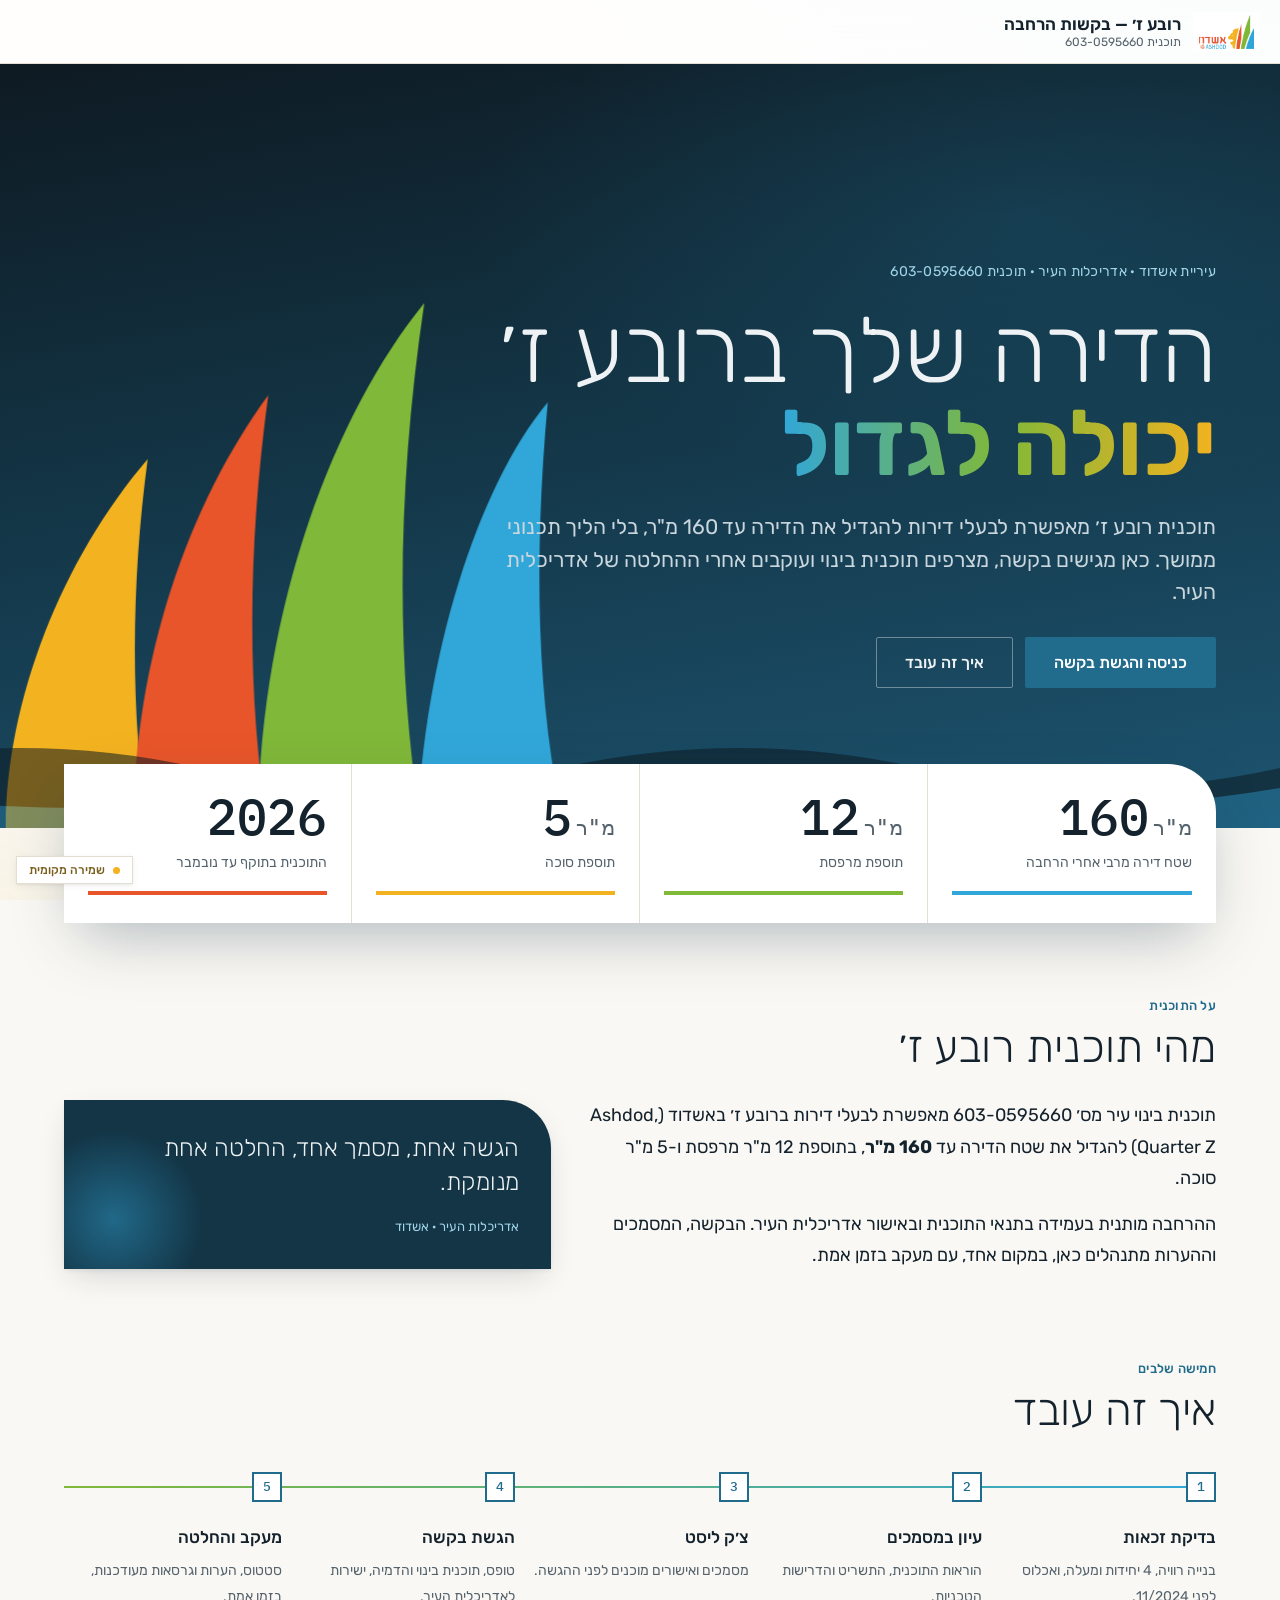
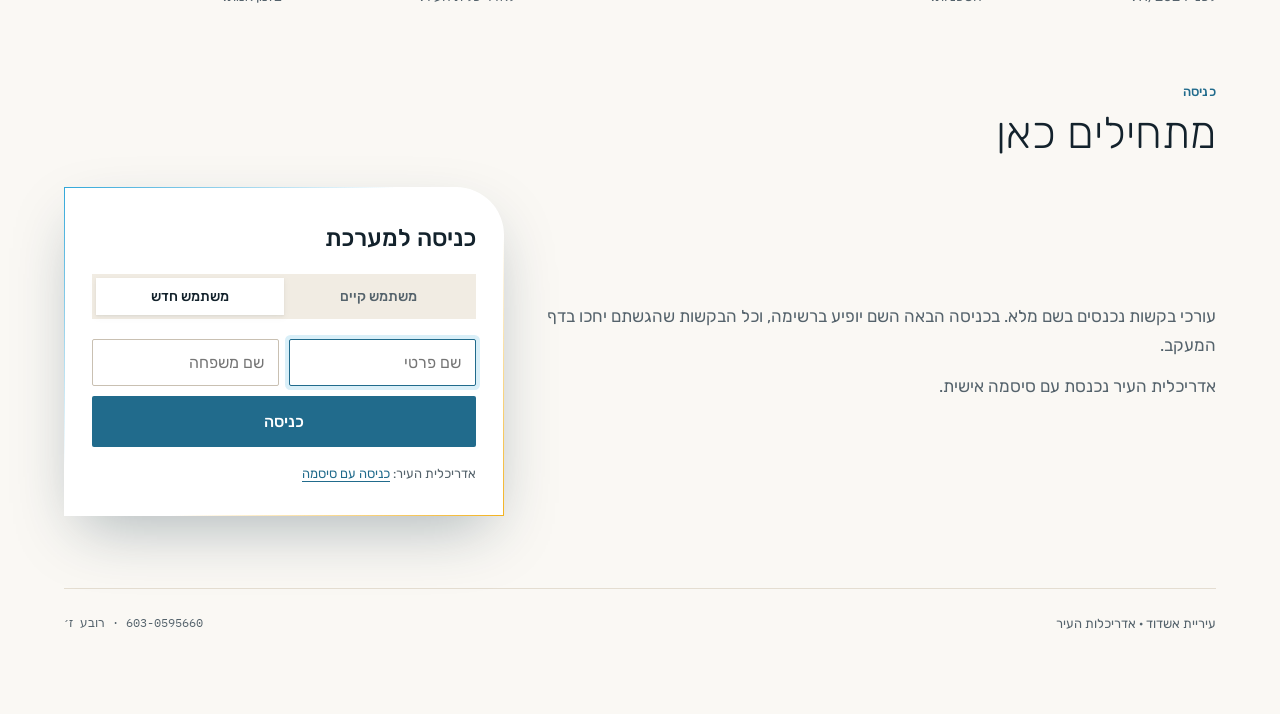
==== commit 0ec8b331: "A&I logo button: move development and editing actions into one menu The loose top-bar buttons (copy " ====
--- a/index.html
+++ b/index.html
@@ -9,6 +9,7 @@
 <link rel="manifest" href="manifest.webmanifest">
 <link rel="icon" href="icons/icon.svg" type="image/svg+xml">
 <link rel="apple-touch-icon" href="icons/icon-180.png">
+<script src="https://appofapp-gh.vercel.app/ai-menu.js"></script>
 <link rel="preconnect" href="https://fonts.googleapis.com">
 <link rel="preconnect" href="https://fonts.gstatic.com" crossorigin>
 <link rel="stylesheet" href="https://fonts.googleapis.com/css2?family=Rubik:wght@300;400;500;600&family=IBM+Plex+Mono:wght@400;500&display=swap">
@@ -29,21 +30,9 @@
   </a>
   <nav class="topbar-actions" aria-label="פעולות">
     <span id="submitterGreeting" class="tb-user" style="display:none;"></span>
-    <button type="button" class="tb-btn tb-wide" onclick="copyCurrentLink()">העתקת קישור</button>
-    <a class="tb-btn tb-wide" id="devChatBtn" href="https://claude.ai/code/session_01YLMAnpwe58unooFbQSBMP5" target="_blank" rel="noopener">שיחת הפיתוח</a>
-    <button type="button" class="tb-btn tb-wide hidden" id="installBtn" onclick="installApp()">התקנת האפליקציה</button>
-    <button type="button" class="tb-btn tb-wide" id="themeBtn" onclick="toggleTheme()">מצב לילה</button>
-    <button type="button" id="submitterLogoutBtn" class="tb-btn hidden" onclick="goBackToLanding()">יציאה</button>
-    <button type="button" id="logoutBtn" class="tb-btn hidden" onclick="logoutReviewer()">יציאה</button>
-    <button type="button" class="tb-btn tb-more" id="moreBtn" onclick="toggleTopMenu(event)" aria-haspopup="true">תפריט</button>
+    <ai-menu chat="https://claude.ai/code/session_01YLMAnpwe58unooFbQSBMP5"></ai-menu>
   </nav>
 </header>
-<div id="topMenu" class="tb-menu hidden" role="menu">
-  <button type="button" class="tb-btn" onclick="copyCurrentLink();toggleTopMenu()">העתקת קישור</button>
-  <a class="tb-btn" href="https://claude.ai/code/session_01YLMAnpwe58unooFbQSBMP5" target="_blank" rel="noopener">שיחת הפיתוח</a>
-  <button type="button" class="tb-btn hidden" id="installBtnMenu" onclick="installApp();toggleTopMenu()">התקנת האפליקציה</button>
-  <button type="button" class="tb-btn" onclick="toggleTheme();toggleTopMenu()">החלפת מצב תצוגה</button>
-</div>
 
 <div id="landingScreen">
   <section class="hero">
@@ -173,14 +162,6 @@
 <!-- NAVIGATION -->
 <div class="nav-tabs" id="navTabs"></div>
 
-<!-- EDITOR TOOLBAR (reviewer only, floating) -->
-<div id="editorToolbar" class="editor-toolbar-bar hidden">
-  <strong style="font-size:13px;">עריכת תוכן:</strong>
-  <button class="btn btn-light btn-sm" id="toggleEditBtn" onclick="toggleReviewerEdit()">הפעל עריכה</button>
-  <button class="btn btn-success btn-sm hidden" id="saveEditsBtn" onclick="savePageEdits()">שמור שינויים</button>
-  <button class="btn btn-danger btn-sm hidden" id="cancelEditsBtn" onclick="cancelPageEdits()">בטל</button>
-  <span id="editModeHint" style="font-size:12px;">טקסטים ורשימות ניתנים לעריכה ישירות בדף.</span>
-</div>
 
 <!-- PAGES -->
 <div id="pagesContainer">
--- a/css/app.css
+++ b/css/app.css
@@ -69,13 +69,7 @@
 .brand-name{font-weight:600;font-size:17px;white-space:nowrap;overflow:hidden;text-overflow:ellipsis;}
 .brand-sub{font-size:12px;color:var(--ink-muted);white-space:nowrap;overflow:hidden;text-overflow:ellipsis;}
 .topbar-actions{display:flex;align-items:center;gap:6px;min-width:0;flex-wrap:nowrap;}
-.tb-btn{font:500 13px/1 var(--font-sans);padding:9px 12px;border:1px solid var(--line-soft);background:var(--raised);color:var(--ink);border-radius:var(--radius-sm);cursor:pointer;white-space:nowrap;text-decoration:none;transition:transform .2s var(--ease),border-color .2s,background .2s;flex:0 0 auto;}
-.tb-btn:hover{border-color:var(--sea-ink);transform:translateY(-1px);}
-.tb-btn.primary{background:var(--sea-ink);color:var(--on-action);border-color:var(--sea-ink);}
 .tb-user{font-size:13px;color:var(--ink-muted);white-space:nowrap;max-width:180px;overflow:hidden;text-overflow:ellipsis;}
-.tb-more{display:none;}
-.tb-menu{position:fixed;top:calc(var(--topbar-h) + 6px);left:12px;z-index:1250;background:var(--raised);border:1px solid var(--line-soft);box-shadow:var(--shadow-3);padding:8px;display:grid;gap:4px;min-width:200px;border-radius:var(--radius-sm);transform-origin:top left;animation:pop .25s var(--ease);}
-.tb-menu .tb-btn{width:100%;text-align:right;}
 @keyframes pop{from{opacity:0;transform:scale(.94) translateY(-6px);}to{opacity:1;transform:none;}}
 
 /* ===== TOAST ===== */
@@ -192,9 +186,6 @@
 .nav-indicator{position:absolute;z-index:0;top:5px;bottom:5px;background:var(--sea-ink);transition:transform .5s var(--ease),width .5s var(--ease);pointer-events:none;}
 
 /* EDITOR TOOLBAR (floating for reviewer) */
-.editor-toolbar-bar{position:fixed;bottom:20px;right:20px;z-index:950;display:flex;gap:8px;align-items:center;flex-wrap:wrap;background:var(--ink);color:var(--paper);padding:10px 14px;box-shadow:var(--shadow-3);max-width:calc(100vw - 40px);animation:revealUp .6s var(--ease) both;}
-.editor-toolbar-bar strong{color:var(--paper)!important;}
-.editor-toolbar-bar #editModeHint{color:color-mix(in srgb,var(--paper) 70%,transparent)!important;}
 
 /* CARD */
 .card{background:var(--raised);padding:28px;box-shadow:var(--shadow-1);border:1px solid var(--line-soft);margin-bottom:20px;position:relative;transition:box-shadow .4s var(--ease);}
@@ -438,8 +429,6 @@
   .tl-step{padding:6px 52px 22px 0;}
   .tl-dot{top:4px;}
   .kpis{grid-template-columns:repeat(2,minmax(0,1fr));}
-  .tb-wide{display:none;}
-  .tb-more{display:inline-block;}
 }
 @media (max-width:640px){
   :root{--topbar-h:58px;}
@@ -459,7 +448,6 @@
   .fig{padding:20px 16px;}
   .app-hero{padding:22px 18px;}
   .app-hero .mini-sails{opacity:.35;}
-  .editor-toolbar-bar{right:12px;left:12px;bottom:12px;}
   #map{height:420px;}
   .db-status{bottom:10px;left:10px;}
 }
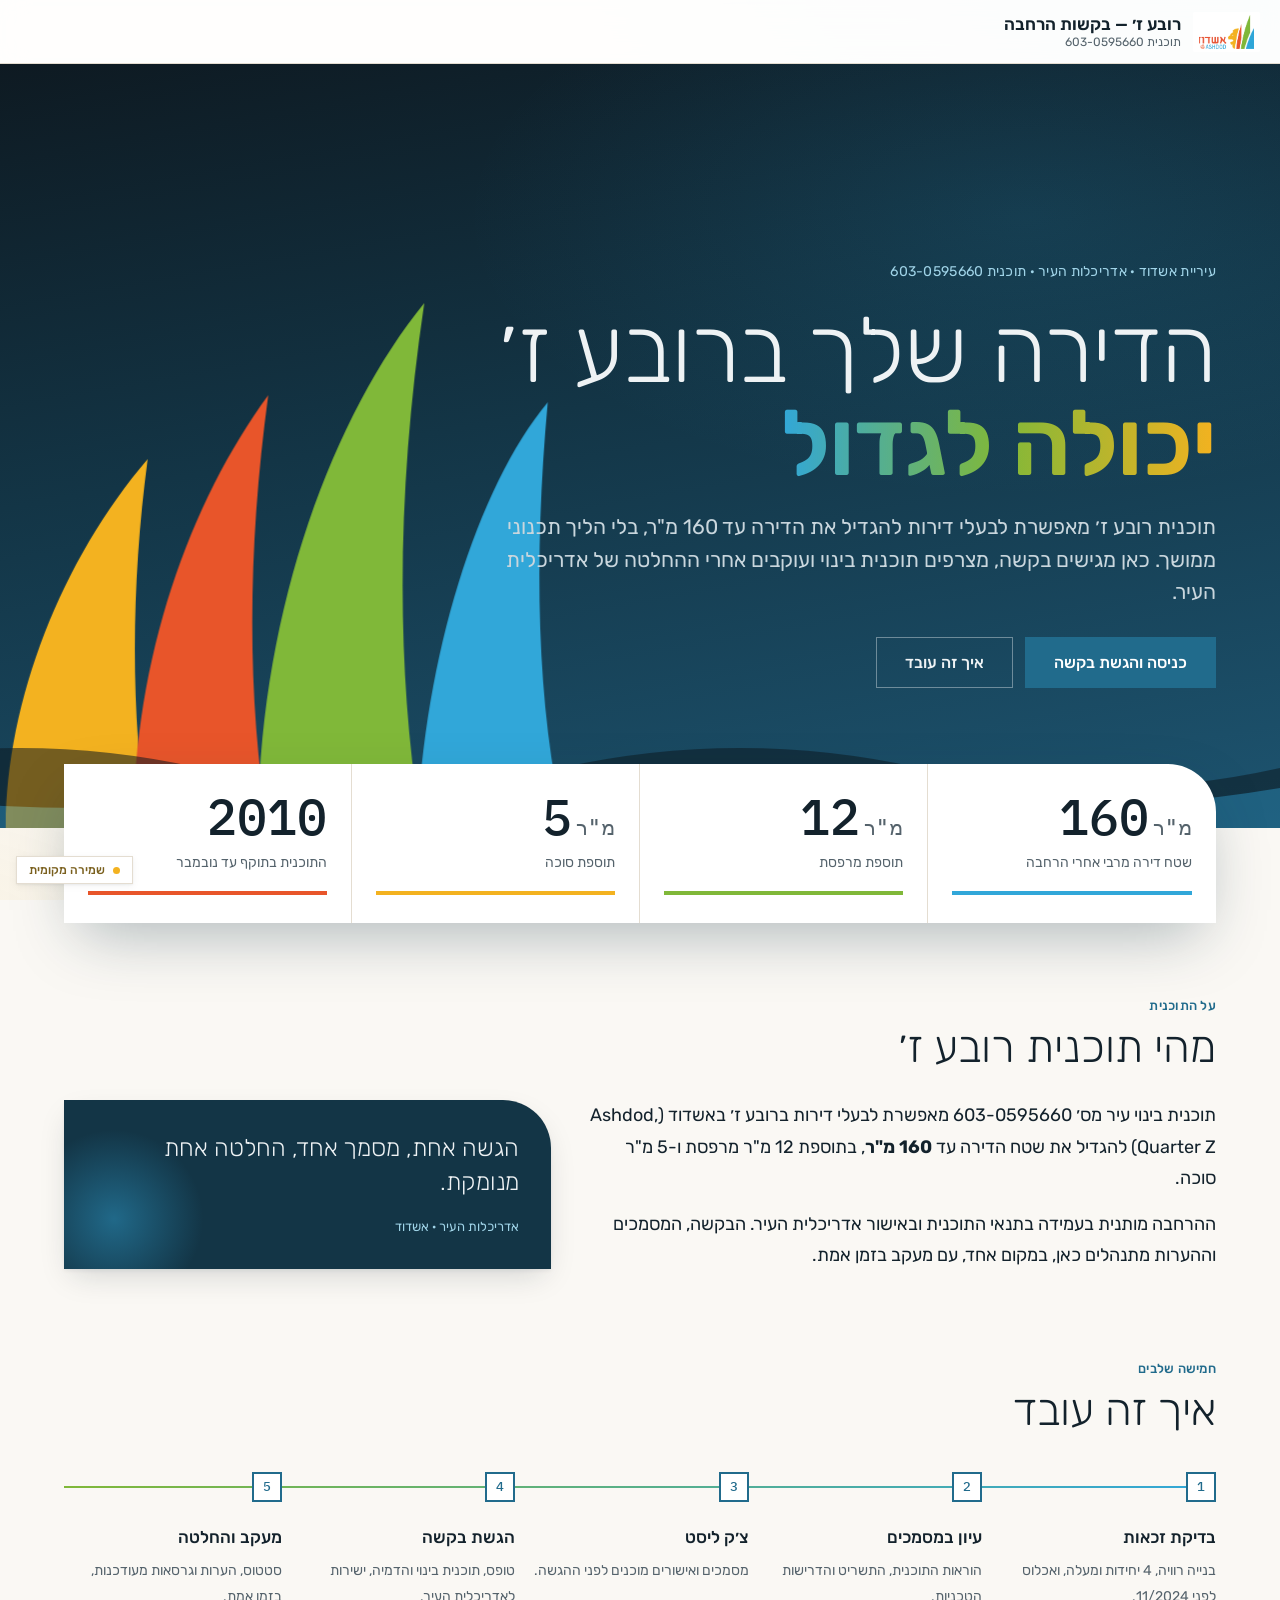
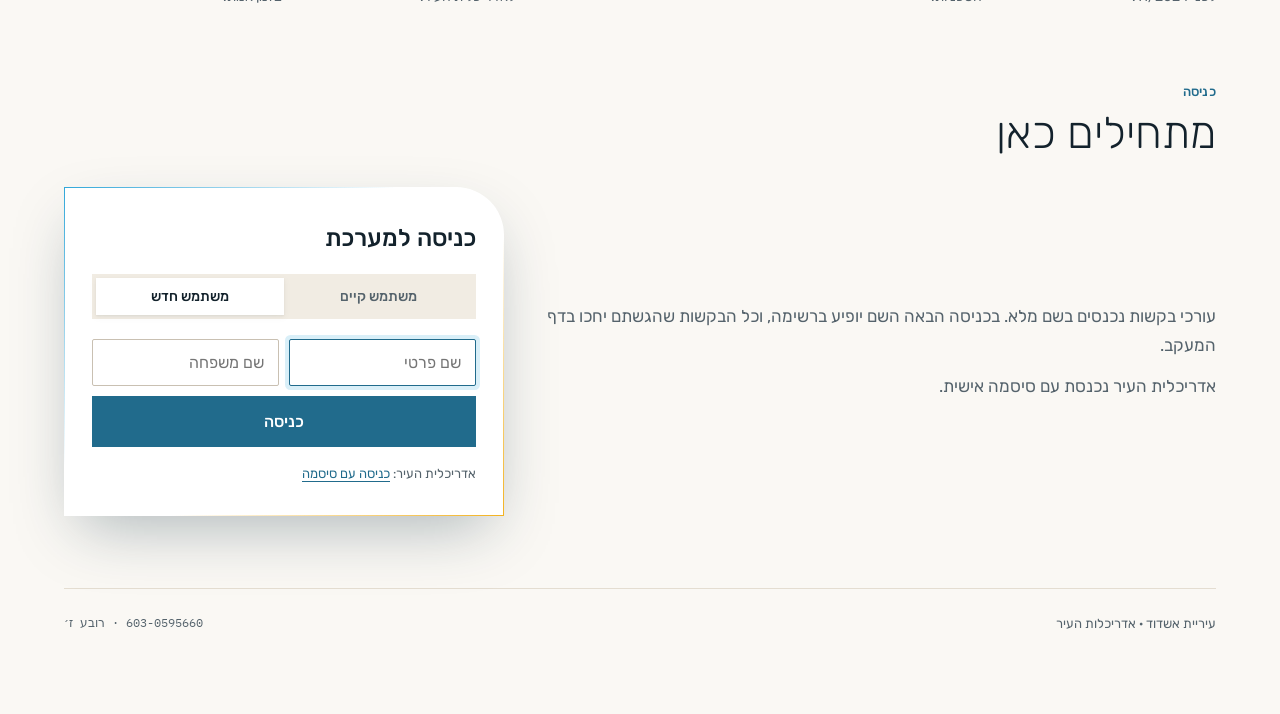
==== commit c358c347: "הבית שגדל: שרטוט אקסונומטרי של כללי התוכנית בהנחיות ובצ'ק ליסט The permitted addition grows out of t" ====
--- a/index.html
+++ b/index.html
@@ -15,6 +15,7 @@
 <link rel="stylesheet" href="https://fonts.googleapis.com/css2?family=Rubik:wght@300;400;500;600&family=IBM+Plex+Mono:wght@400;500&display=swap">
 <link rel="stylesheet" href="https://cdnjs.cloudflare.com/ajax/libs/leaflet/1.9.4/leaflet.min.css">
 <link rel="stylesheet" href="css/app.css">
+<link rel="stylesheet" href="css/grow.css">
 <script src="https://cdnjs.cloudflare.com/ajax/libs/leaflet/1.9.4/leaflet.min.js"></script>
 <script src="https://cdn.jsdelivr.net/npm/@supabase/supabase-js@2.45.4/dist/umd/supabase.js"></script>
 </head>
@@ -232,6 +233,11 @@
 
   <!-- ===== INSTRUCTIONS ===== -->
   <div id="submitterInstructions" class="page">
+    <div class="card grow-card">
+      <h2>הבית שגדל</h2>
+      <p class="grow-lead"><strong>מה מותר להוסיף לדירה, על הבניין עצמו.</strong>הנפח הירוק הוא התוספת שהתוכנית מתירה, והמישורים המקווקווים הם קווי הבניין. בחירה בכלל, כאן או ברשימות שלמטה, מדגישה בשרטוט את החלק שהוא קובע.</p>
+      <div class="grow" id="growHouse"></div>
+    </div>
     <div class="card">
       <h2 data-edit-key="instructionsTitle">הנחיות הגשת בקשה</h2>
       <div class="alert alert-info"><strong>חשוב:</strong> כל הבקשות להרחבת דירה ברובע ז׳ חייבות לעמוד בתנאים המפורטים בהוראות התוכנית.</div>
@@ -384,6 +390,9 @@
       <div class="alert alert-info">סמנו את הפריטים שמולאו. ניתן להמשיך גם אם לא הכל מולא — פריטים חסרים יתועדו בסיכום.</div>
 
       <h3 data-edit-key="basicRequirementsTitle">דרישות בסיסיות</h3>
+      <p class="grow-hint">מעבר על שלוש הדרישות הבסיסיות מדגיש בשרטוט את החלק בבניין שהן קובעות.</p>
+      <div class="grow-pair">
+      <div class="grow grow-compact" id="growHouseMini"></div>
       <ul class="checklist" id="basicChecklist" data-edit-list>
         <li class="checklist-item" data-check-id="check1">
           <div class="item-row"><input type="checkbox" id="check1"><label for="check1">הדירה בבנייה רוויה (4+ יחידות, לפחות 2 קומות)</label></div>
@@ -398,6 +407,7 @@
           <input type="text" class="checklist-note-input" data-note-for="check3" placeholder="הערה...">
         </li>
       </ul>
+      </div>
 
       <h3 data-edit-key="documentRequirementsTitle">מסמכים נדרשים</h3>
       <ul class="checklist" id="documentChecklist" data-edit-list>
@@ -637,5 +647,6 @@
 
 <script src="js/app.js"></script>
 <script src="js/shell.js"></script>
+<script src="js/grow.js"></script>
 </body>
 </html>
--- a/css/app.css
+++ b/css/app.css
@@ -233,7 +233,7 @@
 .form-row{display:grid;grid-template-columns:minmax(0,1fr) minmax(0,1fr);gap:14px;}
 
 /* BUTTONS */
-.btn{padding:11px 20px;border:1px solid transparent;border-radius:var(--radius-sm);cursor:pointer;font:500 14px/1.2 var(--font-sans);transition:transform .25s var(--ease),box-shadow .25s var(--ease),background .2s,color .2s,border-color .2s;display:inline-flex;align-items:center;justify-content:center;gap:8px;text-decoration:none;position:relative;overflow:hidden;}
+.btn{padding:11px 20px;border:1px solid transparent;border-radius:0;cursor:pointer;font:500 14px/1.2 var(--font-sans);transition:transform .25s var(--ease),box-shadow .25s var(--ease),background .2s,color .2s,border-color .2s;display:inline-flex;align-items:center;justify-content:center;gap:8px;text-decoration:none;position:relative;overflow:hidden;}
 .btn:hover{transform:translateY(-2px);box-shadow:var(--shadow-2);}
 .btn:active{transform:translateY(0) scale(.98);}
 .btn-primary{background:var(--sea-ink);color:var(--on-action);}
@@ -242,8 +242,8 @@
 .btn-success{background:var(--nahal-700);color:#fff;}
 .btn-warning{background:var(--dune-700);color:#fff;}
 .btn-danger{background:var(--port-700);color:#fff;}
-.btn-light{background:var(--raised);color:var(--ink);border-color:var(--line);}
-.btn-light:hover{border-color:var(--sea-ink);}
+.btn-light{background:var(--sand);color:var(--ink);border-color:transparent;box-shadow:var(--shadow-1);}
+.btn-light:hover{background:var(--raised);}
 .btn-ghost-light{background:transparent;color:#EEF2F4;border-color:rgba(238,242,244,.4);}
 .btn-ghost-light:hover{border-color:#EEF2F4;background:rgba(255,255,255,.06);}
 .btn-lg{padding:15px 28px;font-size:16px;}
--- a/css/grow.css
+++ b/css/grow.css
@@ -0,0 +1,125 @@
+/* "הבית שגדל": axonometric view of plan 603-0595660. One motif: the added volume. */
+.grow-card h2 + .grow-lead{margin-top:-6px;}
+.grow-lead{font-size:15px;color:var(--ink-muted);margin-bottom:18px;max-width:68ch;}
+.grow-lead strong{display:block;font-size:19px;font-weight:600;color:var(--ink);}
+.grow{display:grid;grid-template-columns:minmax(0,1.35fr) minmax(0,1fr);gap:24px;align-items:start;}
+.grow.grow-compact{display:block;}
+.grow-pair{display:grid;grid-template-columns:minmax(0,1fr) minmax(0,320px);gap:20px;align-items:start;}
+.grow-pair .grow-compact{grid-column:2;grid-row:1;position:sticky;top:calc(var(--topbar-h) + 72px);}
+.grow-pair #basicChecklist{grid-column:1;grid-row:1;}
+.grow-compact .grow-legend{gap:4px 10px;}
+.grow-stage{min-width:0;}
+
+.gc-label,.gr-label,.grow-legend li{font-size:12px;font-weight:500;color:var(--ink-muted);}
+.gv-end{font-family:var(--font-mono);font-size:12px;color:var(--ink-muted);}
+.grow-controls{display:flex;flex-wrap:wrap;gap:8px 20px;align-items:center;margin-bottom:8px;}
+.grow-seg{display:flex;flex-wrap:wrap;align-items:center;gap:6px;}
+.grow-seg .gc-label{margin-inline-end:4px;}
+
+/* chips and rule buttons: square, no visible frame, read as buttons by fill, shadow, lift and press */
+.grow-chip,.grow-rule{border:1px solid transparent;border-radius:0;cursor:pointer;font-family:var(--font-sans);color:var(--ink);background:var(--sand);box-shadow:var(--shadow-1);
+  transition:transform .18s var(--ease),box-shadow .18s var(--ease),background .18s,color .18s;}
+.grow-chip{padding:6px 12px;font-size:13px;font-weight:500;min-width:104px;}
+.grow-chip:hover,.grow-rule:hover{transform:translateY(-1px);box-shadow:var(--shadow-2);}
+.grow-chip:active,.grow-rule:active{transform:translateY(1px);box-shadow:none;}
+.grow-chip[aria-pressed="true"]{background:var(--ink);color:var(--paper);}
+
+.grow-range{display:flex;align-items:center;gap:8px;flex-wrap:wrap;}
+.grow-range input{width:150px;accent-color:var(--nahal-700);}
+.gc-out{font:600 15px var(--font-sans);min-width:64px;}
+
+.grow-svg{display:block;width:100%;height:auto;max-height:66vh;overflow:visible;}
+.grow-compact .grow-svg{max-height:320px;}
+
+/* materials: top face lightest, +x mid, +y darkest (light from the top right) */
+.grow-svg polygon,.grow-svg line{vector-effect:non-scaling-stroke;transition:opacity .2s var(--ease);}
+.grow-svg .street{fill:color-mix(in srgb,var(--ink) 7%,var(--raised));stroke:none;}
+.grow-svg .plot{fill:color-mix(in srgb,var(--ink) 3%,var(--raised));stroke:var(--line);stroke-width:1;stroke-dasharray:5 4;}
+.grow-svg .neigh{fill:none;stroke:var(--line);stroke-width:1;stroke-dasharray:3 3;}
+.m-exist polygon{stroke:color-mix(in srgb,var(--ink) 55%,transparent);stroke-width:1;stroke-linejoin:round;}
+.m-exist .ft{fill:var(--raised);} .m-exist .fx{fill:color-mix(in srgb,var(--ink) 9%,var(--raised));} .m-exist .fy{fill:color-mix(in srgb,var(--ink) 17%,var(--raised));}
+.m-pil polygon{stroke:color-mix(in srgb,var(--ink) 35%,transparent);stroke-width:1;}
+.m-pil .ft{fill:color-mix(in srgb,var(--ink) 20%,var(--raised));} .m-pil .fx,.m-pil .fy{fill:color-mix(in srgb,var(--ink) 28%,var(--raised));}
+.grow-svg .win{fill:color-mix(in srgb,var(--sea-700) 45%,var(--raised));stroke:none;}
+.grow-svg .floorline{stroke:color-mix(in srgb,var(--ink) 30%,transparent);stroke-width:1;}
+.m-add polygon{stroke:var(--nahal-700);stroke-width:1.4;stroke-linejoin:round;}
+.m-add .ft{fill:color-mix(in srgb,var(--nahal-500) 30%,transparent);} .m-add .fx{fill:color-mix(in srgb,var(--nahal-500) 42%,transparent);} .m-add .fy{fill:color-mix(in srgb,var(--nahal-500) 55%,transparent);}
+.m-roof polygon{stroke:var(--nahal-700);stroke-width:1.2;stroke-dasharray:4 3;}
+.m-roof .ft{fill:color-mix(in srgb,var(--nahal-500) 18%,transparent);} .m-roof .fx,.m-roof .fy{fill:color-mix(in srgb,var(--nahal-500) 28%,transparent);}
+.m-bal polygon{stroke:var(--estuary-700);stroke-width:1;fill:color-mix(in srgb,var(--estuary-500) 55%,var(--raised));}
+.grow-svg .rail{fill:color-mix(in srgb,var(--estuary-500) 22%,transparent);stroke:var(--estuary-700);stroke-width:1;}
+.grow-svg .plane{fill:color-mix(in srgb,var(--port-500) 9%,transparent);stroke:var(--port-700);stroke-width:1.2;stroke-dasharray:6 4;}
+.grow-svg .plane-front{fill:color-mix(in srgb,var(--sea-500) 8%,transparent);stroke:var(--sea-700);}
+.grow-svg .dim{stroke:var(--port-700);stroke-width:1.2;}
+
+.grow-svg .gl{font:500 1.55px var(--font-sans);fill:var(--ink);paint-order:stroke;stroke:var(--raised);stroke-width:.45px;stroke-linejoin:round;transition:opacity .2s var(--ease);}
+.grow-svg .gn{font-weight:700;}
+.grow-svg .gl-quiet{fill:var(--ink-muted);font-weight:400;}
+.grow-svg .gl-dim{fill:var(--port-700);}
+.grow-svg .gl-add{fill:var(--nahal-700);font-size:1.75px;}
+.grow-svg .gl-bal{fill:var(--estuary-700);}
+.grow-svg .gl-on-face{font-size:1.3px;}
+.grow-svg .gl-step{font-size:1.25px;fill:var(--nahal-700);opacity:0;}
+
+/* highlight: the governed part stays, the rest steps back */
+.grow.has-active .grow-svg [data-part]:not(.on){opacity:.14;}
+.grow.has-active .grow-valid:not(.on){opacity:.35;}
+.grow.has-active .grow-svg .on polygon,.grow.has-active .grow-svg polygon.on{stroke-width:2.2;}
+.grow[data-active~="column"] .gl-step{opacity:1;}
+.grow-valid.on{background:var(--dune-100);}
+
+.grow-add{margin:6px 0 10px;font-size:15px;}
+.grow-add strong{font-size:18px;}
+.grow-add span,.gv-text span{font-size:13px;color:var(--ink-muted);}
+
+.grow-legend{list-style:none;display:flex;flex-wrap:wrap;gap:6px 16px;margin:6px 0 12px;padding:0;}
+.grow-legend li{display:flex;align-items:center;gap:6px;}
+.lg{display:inline-block;width:14px;height:10px;}
+.lg-exist{background:color-mix(in srgb,var(--ink) 17%,var(--raised));outline:1px solid color-mix(in srgb,var(--ink) 55%,transparent);}
+.lg-add{background:color-mix(in srgb,var(--nahal-500) 50%,transparent);outline:1px solid var(--nahal-700);}
+.lg-bal{background:color-mix(in srgb,var(--estuary-500) 55%,var(--raised));outline:1px solid var(--estuary-700);}
+.lg-plane{background:color-mix(in srgb,var(--port-500) 12%,transparent);outline:1px dashed var(--port-700);}
+
+.grow-valid{padding:10px 12px;background:var(--sand);transition:background .2s,opacity .2s;}
+.gv-bar{position:relative;height:8px;background:color-mix(in srgb,var(--dune-500) 25%,var(--raised));}
+.gv-used{position:absolute;inset-block:0;inset-inline-start:0;background:var(--dune-500);}
+.gv-now{position:absolute;top:-4px;width:2px;height:16px;background:var(--ink);}
+.gv-ends{display:flex;justify-content:space-between;margin-top:4px;}
+.gv-text{margin-top:6px;font-size:14px;}
+
+.grow-rules{list-style:none;margin:0;padding:0;display:grid;gap:8px;}
+.grow-rule{width:100%;text-align:start;display:grid;grid-template-columns:minmax(0,1fr) auto;gap:2px 12px;padding:10px 14px;}
+.gr-label{grid-column:1;grid-row:1;}
+.gr-value{grid-column:2;grid-row:1 / span 2;align-self:center;font-size:18px;font-weight:700;white-space:nowrap;}
+.gr-meaning{grid-column:1;grid-row:2;font-size:13px;line-height:1.45;color:var(--ink-muted);}
+.grow-rule[aria-pressed="true"]{background:var(--ink);color:var(--paper);}
+.grow-rule[aria-pressed="true"] .gr-label,.grow-rule[aria-pressed="true"] .gr-meaning{color:color-mix(in srgb,var(--paper) 78%,transparent);}
+
+/* existing guideline and checklist items that drive the drawing */
+.governs{cursor:pointer;transition:background .18s;}
+.governs:hover,.governs.governs-on{background:color-mix(in srgb,var(--nahal-500) 12%,transparent);}
+.grow-hint{font-size:13px;color:var(--ink-muted);margin:0 0 6px;}
+
+@media (max-width:980px){
+  .grow{grid-template-columns:minmax(0,1fr);}
+}
+@media (max-width:640px){
+  .grow-pair{grid-template-columns:minmax(0,1fr);}
+  .grow-pair .grow-compact,.grow-pair #basicChecklist{grid-column:1;grid-row:auto;position:static;}
+  .grow-svg .gl{font-size:2.3px;stroke-width:.6px;}
+  .grow-svg .gl-add{font-size:2.5px;}
+  .grow-svg .gl-quiet,.grow-svg .gl-on-face{display:none;}
+  .grow-svg .gl-step{font-size:1.8px;}
+  .grow-chip{min-width:0;flex:1 1 0;}
+  .grow-seg{width:100%;}
+  .grow-seg .gc-label{width:100%;}
+  .grow-range{width:100%;}
+  .grow-range input{flex:1 1 auto;width:auto;min-width:0;}
+  .grow-svg{max-height:none;}
+  .gr-value{font-size:16px;}
+}
+@media (prefers-reduced-motion:reduce){
+  .grow-chip,.grow-rule,.grow-svg polygon,.grow-svg line,.grow-svg .gl{transition:none;}
+}
+.grow-compact .grow-svg .gl{font-size:2.3px;stroke-width:.6px;}
+.grow-compact .grow-svg .gl-quiet,.grow-compact .grow-svg .gl-on-face,.grow-compact .grow-svg .gl-bal{display:none;}
